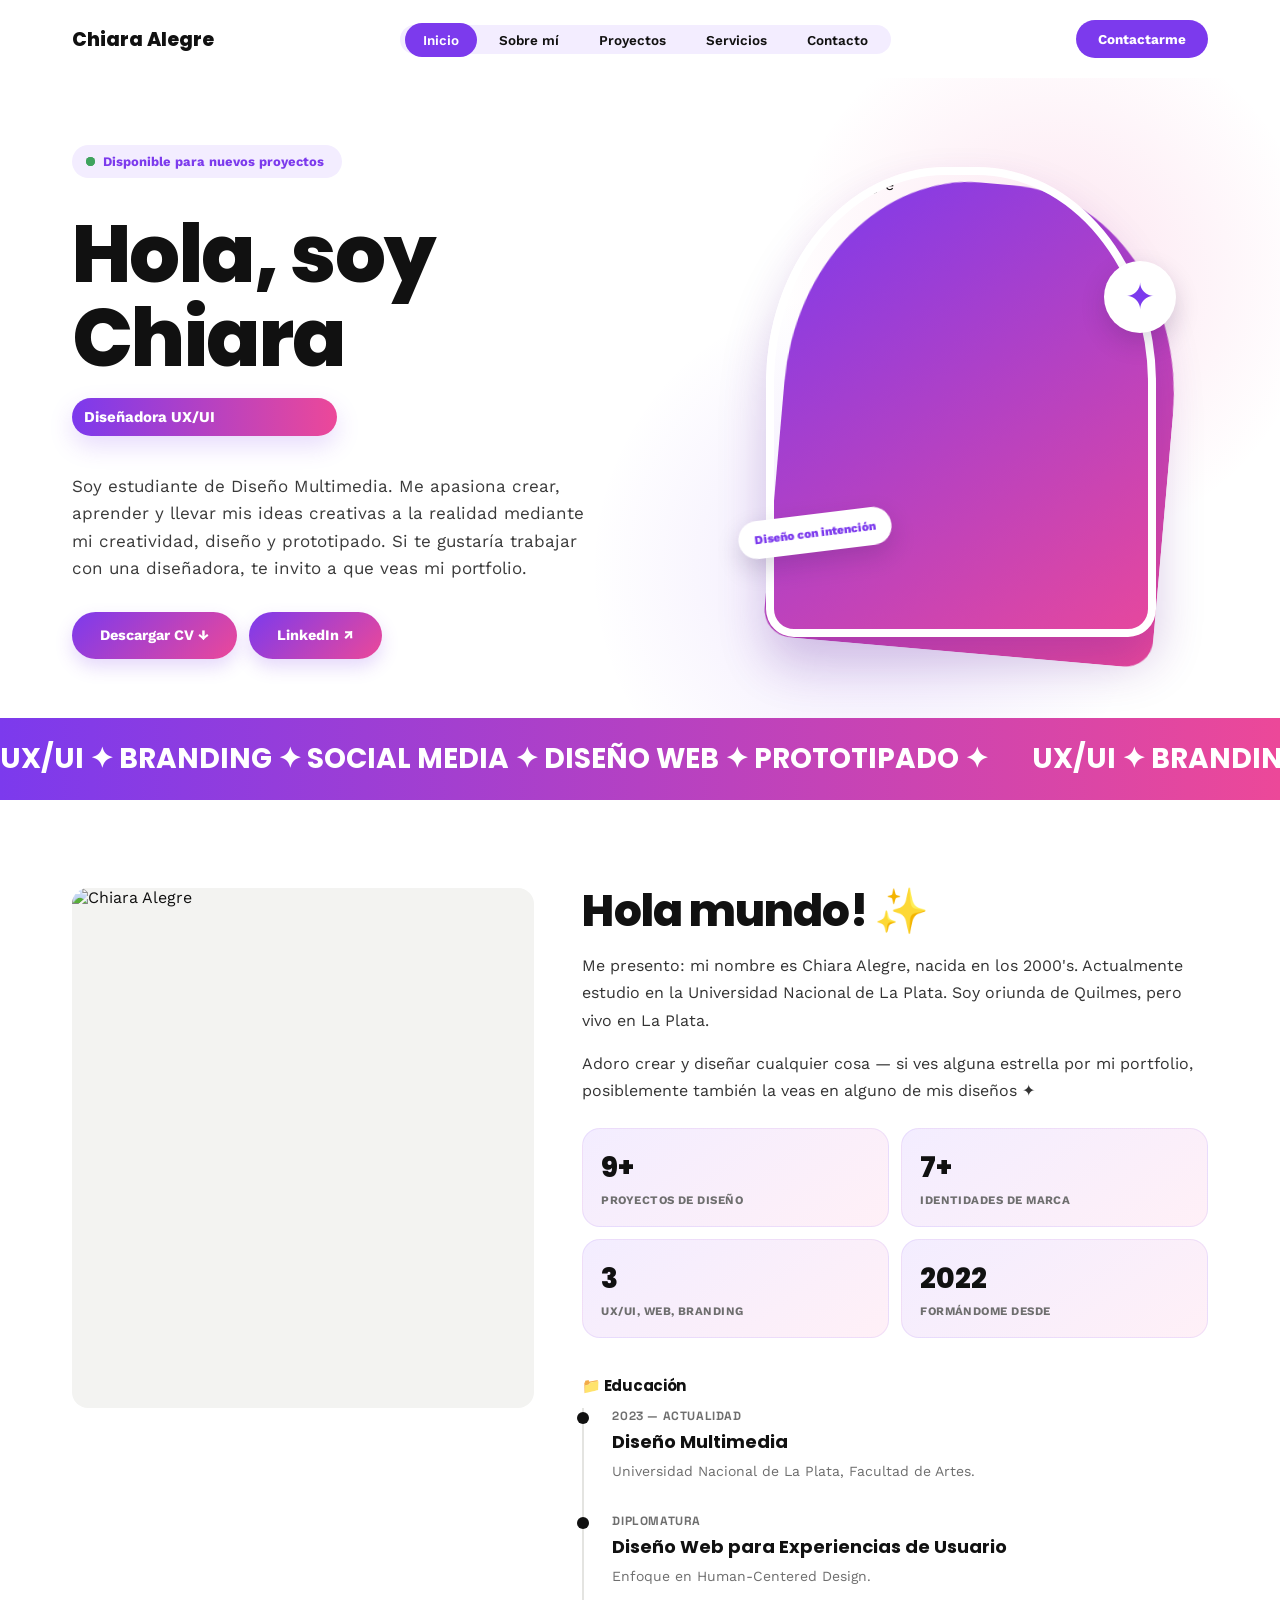
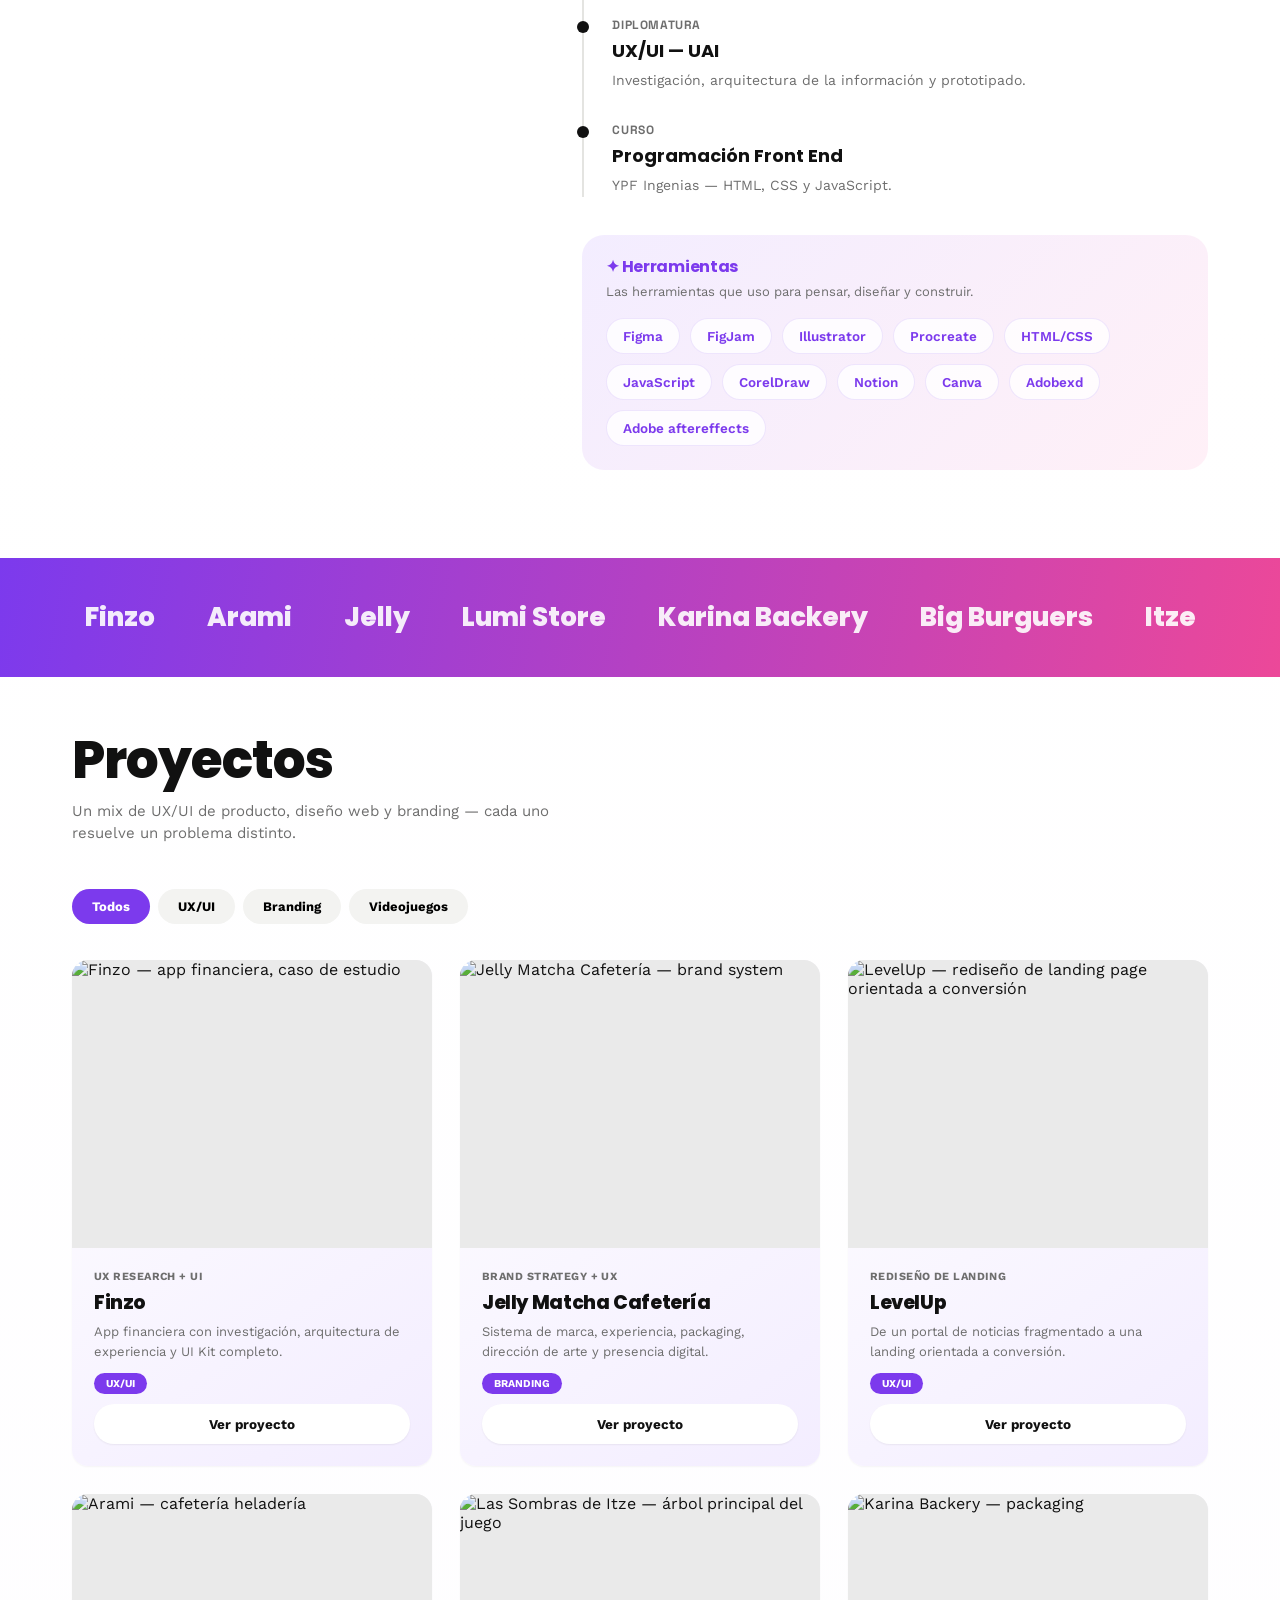
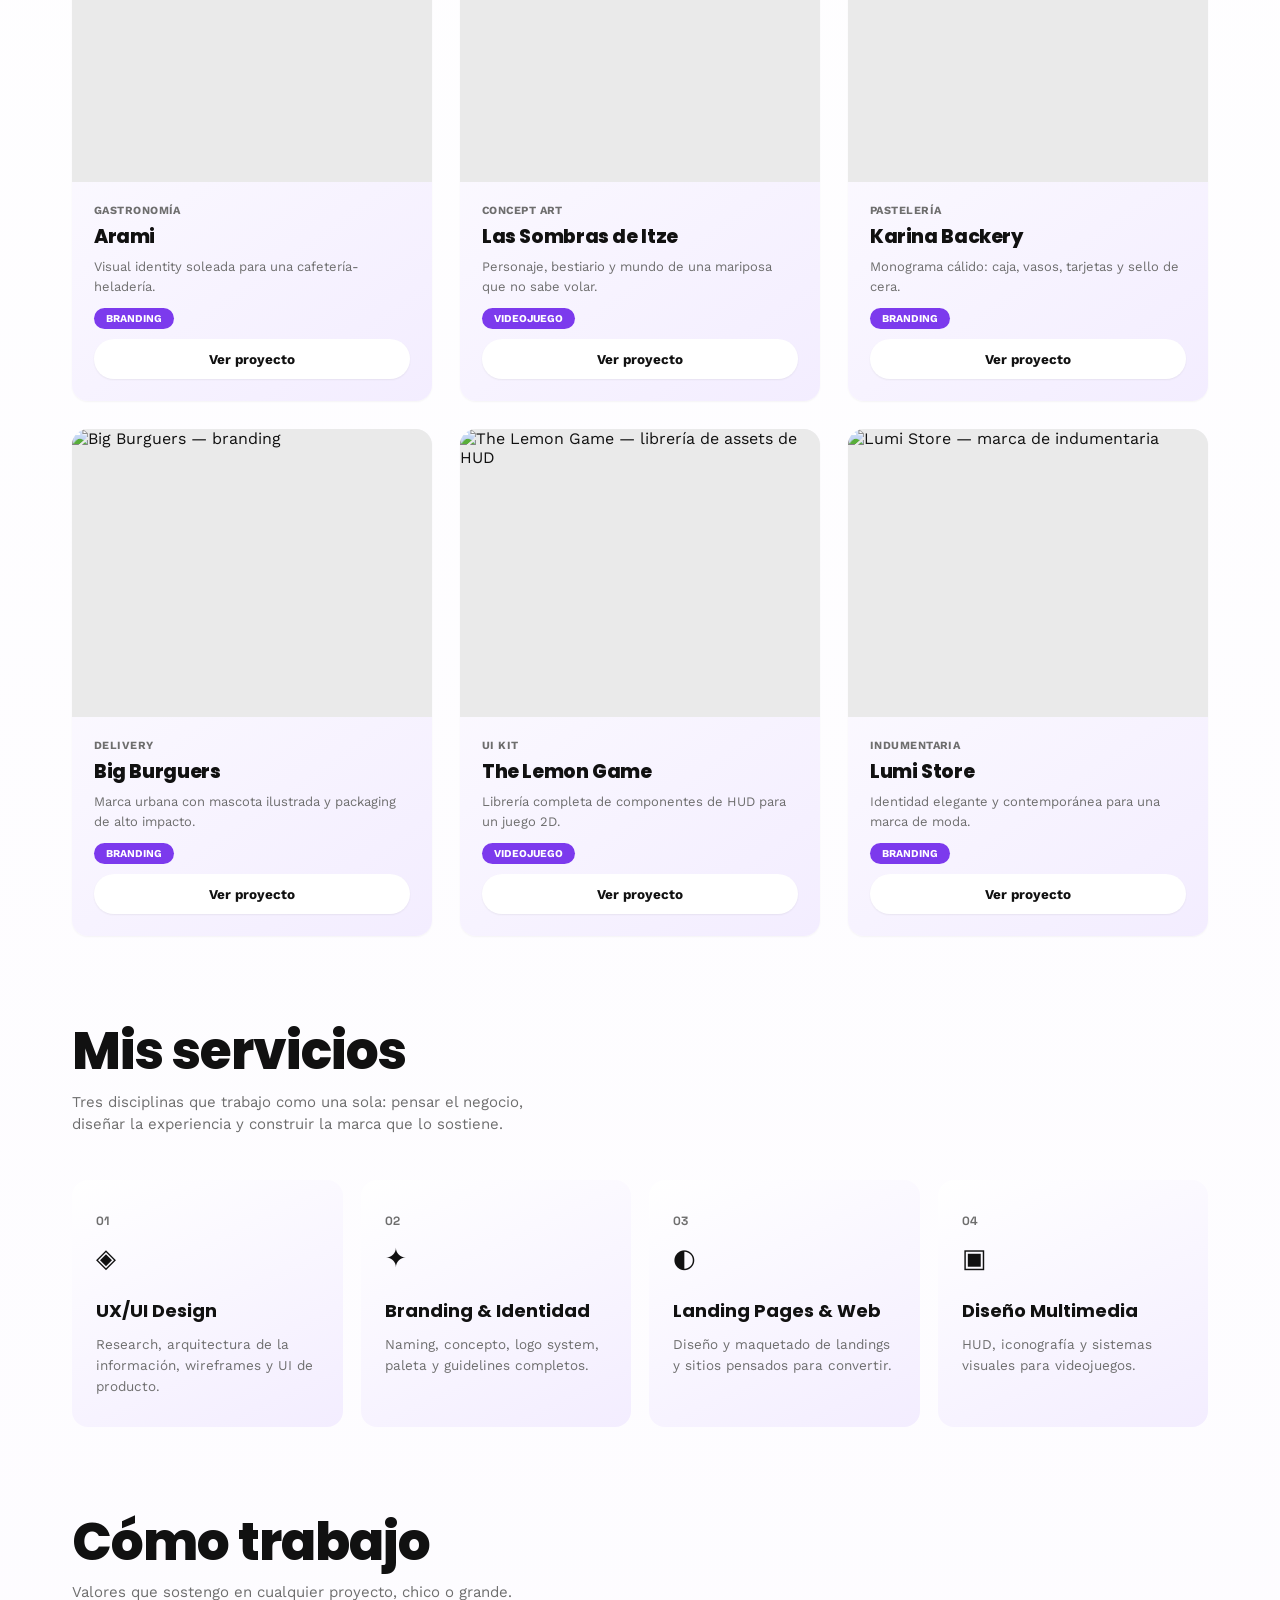
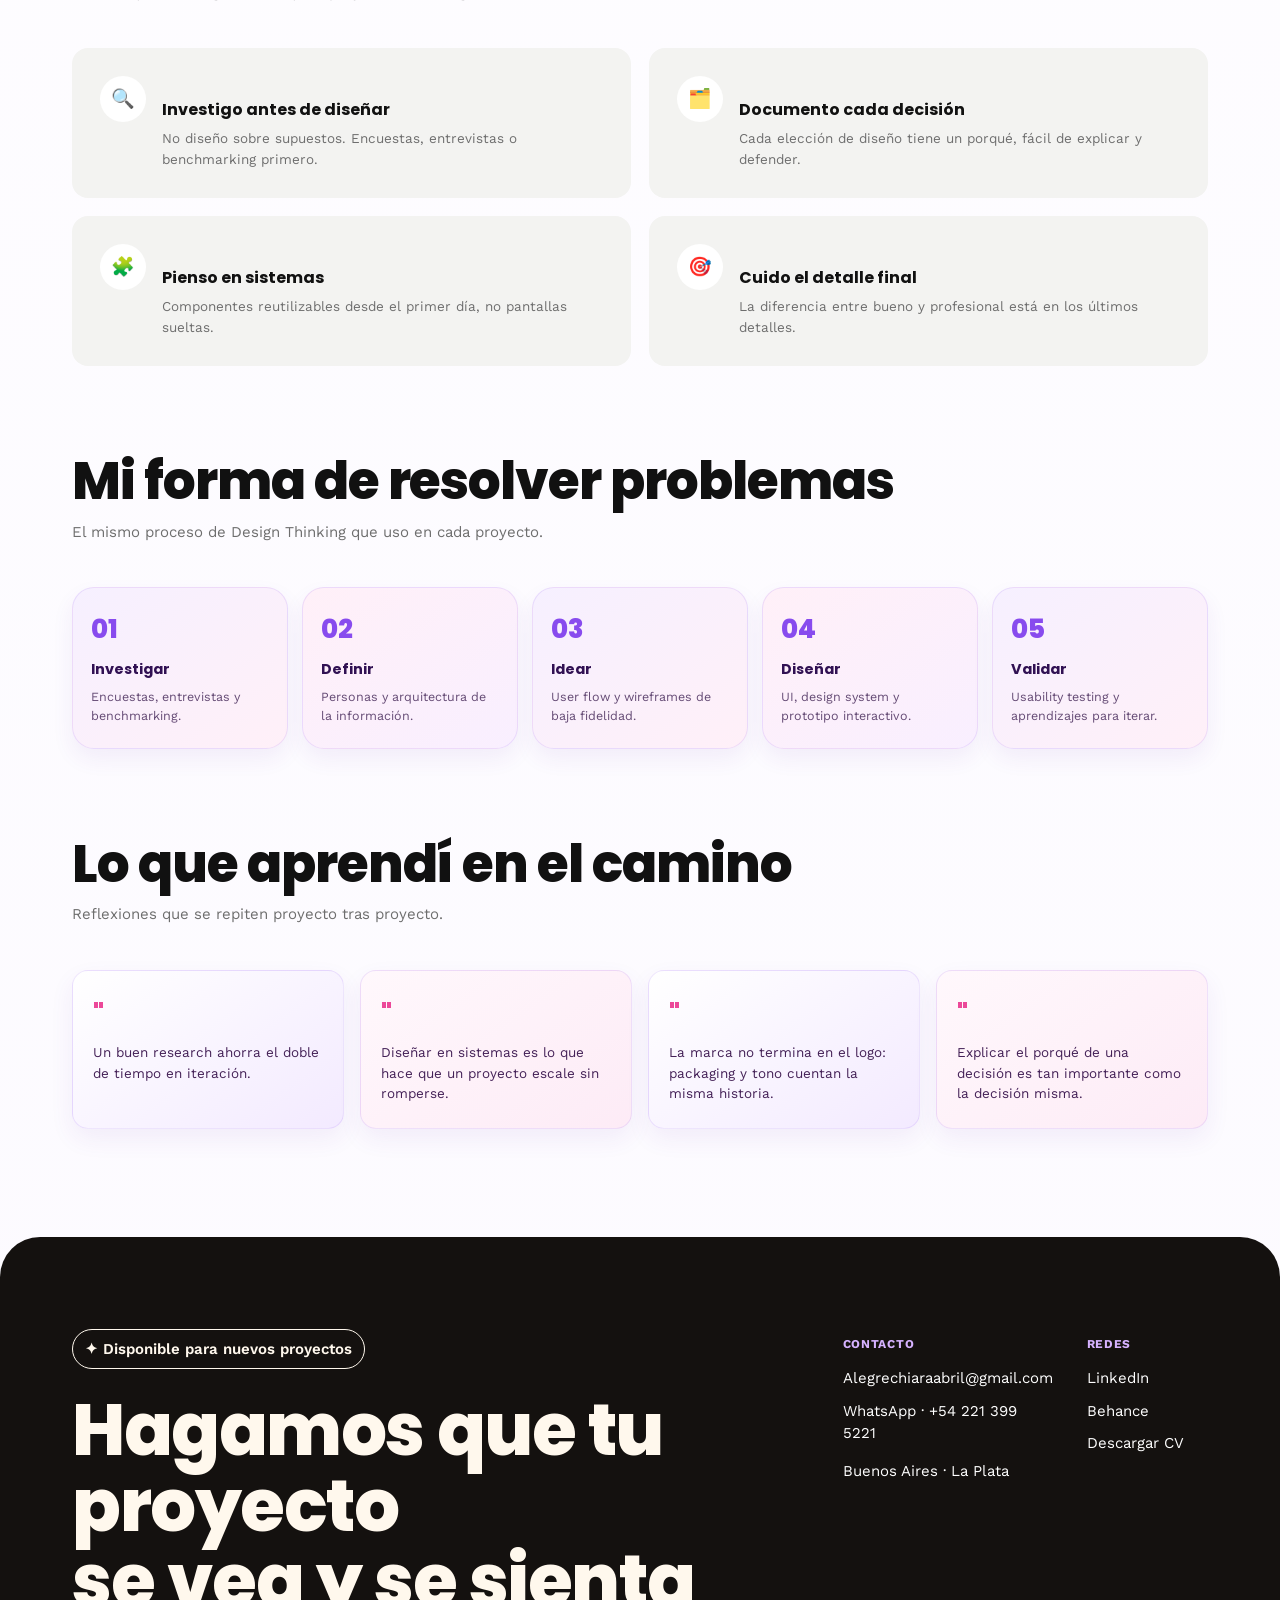
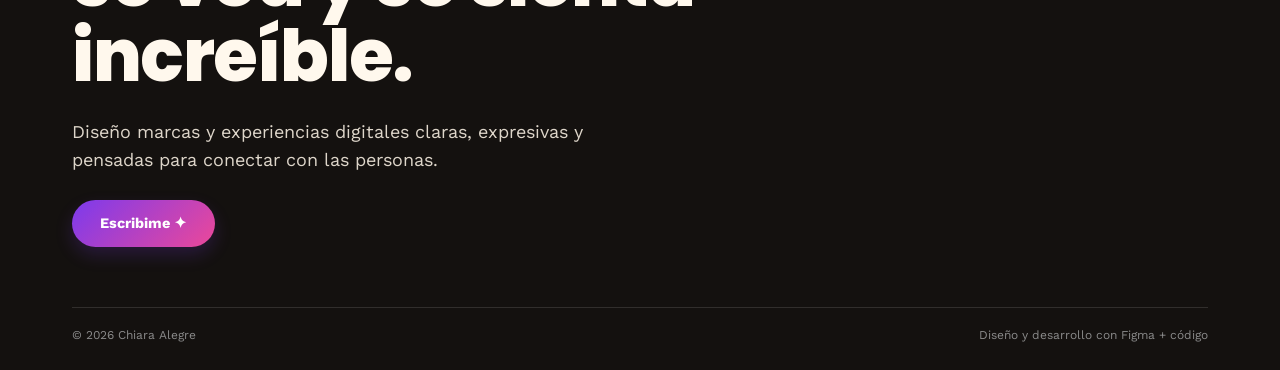
==== index.html @ 16eeb69e "Add files via upload" ====
<!DOCTYPE html>
<html lang="es">
<head>
<meta charset="UTF-8">
<meta name="viewport" content="width=device-width, initial-scale=1.0">
<title>Chiara Alegre — Diseñadora Web · UX/UI · Branding</title>
<link rel="stylesheet" href="styles.css">
</head>
<body>

<div class="cursor-ring" id="cursorRing"></div>
<div class="cursor-dot" id="cursorDot"></div>

<header>
  <div class="navrow">
    <a href="index.html" class="logo">Chiara Alegre</a>
    <nav>
      <ul id="navList">
        <li><a href="#inicio" data-nav="inicio">Inicio</a></li>
        <li><a href="#sobre-mi" data-nav="sobre-mi">Sobre mí</a></li>
        <li><a href="#trabajo" data-nav="trabajo">Proyectos</a></li>
        <li><a href="#servicios" data-nav="servicios">Servicios</a></li>
        <li><a href="#contacto" data-nav="contacto">Contacto</a></li>
      </ul>
    </nav>
    <span class="magnetic"><a class="navcta" href="#contacto">Contactarme</a></span>
  </div>
</header>

<!-- HERO -->
<section class="hero" id="inicio">
  <div class="wrap hero-grid">
    <div>
      <span class="badge-available eyebrow"><span class="ping"></span>Disponible para nuevos proyectos</span>
      <h1 style="margin-top:16px;">Hola, soy<br>Chiara</h1>
      <p class="pill role-swap" style="margin-top:18px;" aria-live="polite"><span class="role-swap-inner" id="roleSwap">Diseñadora UX/UI</span></p>
      <p class="hero-sub">Soy estudiante de Diseño Multimedia. Me apasiona crear, aprender y llevar mis ideas creativas a la realidad mediante mi creatividad, diseño y prototipado. Si te gustaría trabajar con una diseñadora, te invito a que veas mi portfolio.</p>
      <div class="hero-ctas">
        <span class="magnetic"><a href="CV-Chiara-Alegre.pdf" download class="btn primary">Descargar CV ↓</a></span>
        <span class="magnetic"><a href="https://www.linkedin.com/in/chiaraalegre" target="_blank" rel="noopener" class="btn primary">LinkedIn ↗</a></span>
      </div>
    </div>

    <div class="hero-photo-zone" id="heroPhotoZone">
      <div class="hero-photo-card" id="heroPhotoCard">
        <img src="images/chiara-headshot.png" alt="Chiara Alegre">
        <span class="photo-sticker photo-sticker-one">✦</span>
        <span class="photo-sticker photo-sticker-two">Diseño con intención</span>
      </div>
    </div>
  </div>

  <div class="tape">
    <div class="tape-inner">
      <span>UX/UI ✦ BRANDING ✦ SOCIAL MEDIA ✦ DISEÑO WEB ✦ PROTOTIPADO ✦</span>
      <span>UX/UI ✦ BRANDING ✦ SOCIAL MEDIA ✦ DISEÑO WEB ✦ PROTOTIPADO ✦</span>
    </div>
  </div>
</section>

<!-- SOBRE MI -->
<section id="sobre-mi">
  <div class="wrap">
    <div class="about-grid reveal-stagger">
      <div class="card">
        <img src="images/chiara-headshot.png" alt="Chiara Alegre">
      </div>
      <div class="card">
        <h2 style="font-size:clamp(30px,4.4vw,44px); margin-bottom:18px;">Hola mundo! ✨</h2>
        <p>Me presento: mi nombre es Chiara Alegre, nacida en los 2000's. Actualmente estudio en la Universidad Nacional de La Plata. Soy oriunda de Quilmes, pero vivo en La Plata.</p>
        <p>Adoro crear y diseñar cualquier cosa — si ves alguna estrella por mi portfolio, posiblemente también la veas en alguno de mis diseños ✦</p>
        <div class="factgrid">
          <div class="fact"><b>9+</b><span>Proyectos de diseño</span></div>
          <div class="fact"><b>7+</b><span>Identidades de marca</span></div>
          <div class="fact"><b>3</b><span>UX/UI, Web, Branding</span></div>
          <div class="fact"><b>2022</b><span>Formándome desde</span></div>
        </div>

        <h3 style="margin-top:40px; font-size:15px;">📁 Educación</h3>
        <div class="timeline">
          <div class="tl-item">
            <div class="yr">2023 — Actualidad</div>
            <h4>Diseño Multimedia</h4>
            <p>Universidad Nacional de La Plata, Facultad de Artes.</p>
          </div>
          <div class="tl-item">
            <div class="yr">Diplomatura</div>
            <h4>Diseño Web para Experiencias de Usuario</h4>
            <p>Enfoque en Human-Centered Design.</p>
          </div>
          <div class="tl-item">
            <div class="yr">Diplomatura</div>
            <h4>UX/UI — UAI</h4>
            <p>Investigación, arquitectura de la información y prototipado.</p>
          </div>
          <div class="tl-item">
            <div class="yr">Curso</div>
            <h4>Programación Front End</h4>
            <p>YPF Ingenias — HTML, CSS y JavaScript.</p>
          </div>
        </div>
        <div class="skills-inline">
          <h3>✦ Herramientas</h3>
          <p>Las herramientas que uso para pensar, diseñar y construir.</p>
          <ul class="skill-list">
            <li>Figma</li><li>FigJam</li><li>Illustrator</li><li>Procreate</li><li>HTML/CSS</li><li>JavaScript</li><li>CorelDraw</li><li>Notion</li><li>Canva</li><li>Adobexd</li><li>Adobe aftereffects</li><ul
        </div>
      </div>
    </div>
  </div>
        </div>
</section>

<!-- LOGOFOLIO -->
<div class="logofolio-band reveal">
  <div class="wrap">
    <div class="logofolio">
      <span class="logofolio-item">Finzo</span>
      <span class="logofolio-item">Arami</span>
      <span class="logofolio-item">Jelly</span>
      <span class="logofolio-item">Lumi Store</span>
      <span class="logofolio-item">Karina Backery</span>
      <span class="logofolio-item">Big Burguers</span>
      <span class="logofolio-item">Itze</span>
    </div>
  </div>
</div>

<!-- PROYECTOS -->
<section id="trabajo" style="padding-top:0;">
  <div class="wrap">
    <div class="section-head reveal">
      <h2>Proyectos</h2>
      <p class="section-tag">Un mix de UX/UI de producto, diseño web y branding — cada uno resuelve un problema distinto.</p>
    </div>

    <div class="filter-row reveal" id="filterRow">
      <button class="filter-btn active" data-filter="todos">Todos</button>
      <button class="filter-btn" data-filter="uxui">UX/UI</button>
      <button class="filter-btn" data-filter="branding">Branding</button>
      <button class="filter-btn" data-filter="videojuegos">Videojuegos</button>
    </div>

    <div class="bento-grid" id="caseGrid">

      <a href="fynzo.html" class="bento-card" data-cat="uxui">
        <div class="bc-imgwrap"><img class="bc-img" src="images/finzo-hero-single.png" alt="Finzo — app financiera, caso de estudio"></div>
        <div class="bc-body">
          <div class="bc-kicker">UX Research + UI</div>
          <h3 class="bc-title">Finzo</h3>
          <p class="bc-desc">App financiera con investigación, arquitectura de experiencia y UI Kit completo.</p>
          <div class="bc-tags"><span>UX/UI</span></div>
          <div class="bc-cta">Ver proyecto</div>
        </div>
      </a>

      <a href="jelly.html" class="bento-card" data-cat="branding">
        <div class="bc-imgwrap"><img class="bc-img" src="images/jelly-brandboard.png" alt="Jelly Matcha Cafetería — brand system" style="object-position:center;"></div>
        <div class="bc-body">
          <div class="bc-kicker">Brand Strategy + UX</div>
          <h3 class="bc-title">Jelly Matcha Cafetería</h3>
          <p class="bc-desc">Sistema de marca, experiencia, packaging, dirección de arte y presencia digital.</p>
          <div class="bc-tags"><span>Branding</span><span>UX/UI</span></div>
          <div class="bc-cta">Ver proyecto</div>
        </div>
      </a>

      <a href="levelup.html" class="bento-card" data-cat="uxui">
        <div class="bc-imgwrap"><img class="bc-img" src="images/levelup-hero-crop.png" alt="LevelUp — rediseño de landing page orientada a conversión"></div>
        <div class="bc-body">
          <div class="bc-kicker">Rediseño de landing</div>
          <h3 class="bc-title">LevelUp</h3>
          <p class="bc-desc">De un portal de noticias fragmentado a una landing orientada a conversión.</p>
          <div class="bc-tags"><span>UX/UI</span></div>
          <div class="bc-cta">Ver proyecto</div>
        </div>
      </a>

      <a href="arami.html" class="bento-card" data-cat="branding">
        <div class="bc-imgwrap"><img class="bc-img" src="images/arami-guide.png" alt="Arami — cafetería heladería" style="object-position:top;"></div>
        <div class="bc-body">
          <div class="bc-kicker">Gastronomía</div>
          <h3 class="bc-title">Arami</h3>
          <p class="bc-desc">Visual identity soleada para una cafetería-heladería.</p>
          <div class="bc-tags"><span>Branding</span></div>
          <div class="bc-cta">Ver proyecto</div>
        </div>
      </a>

      <a href="itze.html" class="bento-card" data-cat="branding videojuegos">
        <div class="bc-imgwrap"><img class="bc-img" src="images/itze-scene-tree.jpg" alt="Las Sombras de Itze — árbol principal del juego"></div>
        <div class="bc-body">
          <div class="bc-kicker">Concept Art</div>
          <h3 class="bc-title">Las Sombras de Itze</h3>
          <p class="bc-desc">Personaje, bestiario y mundo de una mariposa que no sabe volar.</p>
          <div class="bc-tags"><span>Videojuego</span></div>
          <div class="bc-cta">Ver proyecto</div>
        </div>
      </a>

      <a href="karina-backery.html" class="bento-card" data-cat="branding">
        <div class="bc-imgwrap"><img class="bc-img" src="images/karina-box.png" alt="Karina Backery — packaging"></div>
        <div class="bc-body">
          <div class="bc-kicker">Pastelería</div>
          <h3 class="bc-title">Karina Backery</h3>
          <p class="bc-desc">Monograma cálido: caja, vasos, tarjetas y sello de cera.</p>
          <div class="bc-tags"><span>Branding</span></div>
          <div class="bc-cta">Ver proyecto</div>
        </div>
      </a>

      <a href="big-burguers.html" class="bento-card" data-cat="branding">
        <div class="bc-imgwrap"><img class="bc-img" src="images/bigburguers.png" alt="Big Burguers — branding" style="object-position:top;"></div>
        <div class="bc-body">
          <div class="bc-kicker">Delivery</div>
          <h3 class="bc-title">Big Burguers</h3>
          <p class="bc-desc">Marca urbana con mascota ilustrada y packaging de alto impacto.</p>
          <div class="bc-tags"><span>Branding</span></div>
          <div class="bc-cta">Ver proyecto</div>
        </div>
      </a>

      <a href="lemon-game.html" class="bento-card" data-cat="videojuegos">
        <div class="bc-imgwrap"><img class="bc-img" src="images/lemongame-hud.png" alt="The Lemon Game — librería de assets de HUD"></div>
        <div class="bc-body">
          <div class="bc-kicker">UI Kit</div>
          <h3 class="bc-title">The Lemon Game</h3>
          <p class="bc-desc">Librería completa de componentes de HUD para un juego 2D.</p>
          <div class="bc-tags"><span>Videojuego</span></div>
          <div class="bc-cta">Ver proyecto</div>
        </div>
      </a>

      <a href="lumi-store.html" class="bento-card" data-cat="branding">
        <div class="bc-imgwrap"><img class="bc-img" src="images/lumi-thumb.png" alt="Lumi Store — marca de indumentaria"></div>
        <div class="bc-body">
          <div class="bc-kicker">Indumentaria</div>
          <h3 class="bc-title">Lumi Store</h3>
          <p class="bc-desc">Identidad elegante y contemporánea para una marca de moda.</p>
          <div class="bc-tags"><span>Branding</span></div>
          <div class="bc-cta">Ver proyecto</div>
        </div>
      </a>

    </div>

    <p id="emptyMsg" style="display:none; text-align:center; padding:40px 0; font-weight:700; color:var(--gray-text);">No hay proyectos en esta categoría todavía ✦</p>
  </div>
</section>

<!-- SERVICIOS -->
<section id="servicios" style="padding-top:0;">
  <div class="wrap">
    <div class="section-head reveal">
      <h2>Mis servicios</h2>
      <p class="section-tag">Tres disciplinas que trabajo como una sola: pensar el negocio, diseñar la experiencia y construir la marca que lo sostiene.</p>
    </div>
    <div class="services-grid reveal-stagger">
      <div class="service-card">
        <span class="sv-num">01</span>
        <span class="sv-icon">◈</span>
        <h4>UX/UI Design</h4>
        <p>Research, arquitectura de la información, wireframes y UI de producto.</p>
      </div>
      <div class="service-card">
        <span class="sv-num">02</span>
        <span class="sv-icon">✦</span>
        <h4>Branding &amp; Identidad</h4>
        <p>Naming, concepto, logo system, paleta y guidelines completos.</p>
      </div>
      <div class="service-card">
        <span class="sv-num">03</span>
        <span class="sv-icon">◐</span>
        <h4>Landing Pages &amp; Web</h4>
        <p>Diseño y maquetado de landings y sitios pensados para convertir.</p>
      </div>
      <div class="service-card">
        <span class="sv-num">04</span>
        <span class="sv-icon">▣</span>
        <h4>Diseño Multimedia</h4>
        <p>HUD, iconografía y sistemas visuales para videojuegos.</p>
      </div>
    </div>
  </div>
</section>

<!-- COMO TRABAJO -->
<section id="modos-de-trabajo" style="padding-top:0;">
  <div class="wrap">
    <div class="section-head reveal">
      <h2>Cómo trabajo</h2>
      <p class="section-tag">Valores que sostengo en cualquier proyecto, chico o grande.</p>
    </div>
    <div class="work-modes reveal-stagger">
      <div class="wm-card">
        <div class="wm-ico">🔍</div>
        <div><h4>Investigo antes de diseñar</h4><p>No diseño sobre supuestos. Encuestas, entrevistas o benchmarking primero.</p></div>
      </div>
      <div class="wm-card">
        <div class="wm-ico">🗂️</div>
        <div><h4>Documento cada decisión</h4><p>Cada elección de diseño tiene un porqué, fácil de explicar y defender.</p></div>
      </div>
      <div class="wm-card">
        <div class="wm-ico">🧩</div>
        <div><h4>Pienso en sistemas</h4><p>Componentes reutilizables desde el primer día, no pantallas sueltas.</p></div>
      </div>
      <div class="wm-card">
        <div class="wm-ico">🎯</div>
        <div><h4>Cuido el detalle final</h4><p>La diferencia entre bueno y profesional está en los últimos detalles.</p></div>
      </div>
    </div>
  </div>
</section>

<!-- PROCESO -->
<section id="proceso" style="padding-top:0;">
  <div class="wrap">
    <div class="section-head reveal">
      <h2>Mi forma de resolver problemas</h2>
      <p class="section-tag">El mismo proceso de Design Thinking que uso en cada proyecto.</p>
    </div>
    <div class="process reveal-stagger">
      <div class="proc-step"><div class="num">01</div><h4>Investigar</h4><p>Encuestas, entrevistas y benchmarking.</p></div>
      <div class="proc-step"><div class="num">02</div><h4>Definir</h4><p>Personas y arquitectura de la información.</p></div>
      <div class="proc-step"><div class="num">03</div><h4>Idear</h4><p>User flow y wireframes de baja fidelidad.</p></div>
      <div class="proc-step"><div class="num">04</div><h4>Diseñar</h4><p>UI, design system y prototipo interactivo.</p></div>
      <div class="proc-step"><div class="num">05</div><h4>Validar</h4><p>Usability testing y aprendizajes para iterar.</p></div>
    </div>
  </div>
</section>

<!-- APRENDIZAJES -->
<section id="aprendizajes" style="padding-top:0;">
  <div class="wrap">
    <div class="section-head reveal">
      <h2>Lo que aprendí en el camino</h2>
      <p class="section-tag">Reflexiones que se repiten proyecto tras proyecto.</p>
    </div>
    <div class="learn-grid reveal-stagger">
      <div class="learn-card"><div class="lc-mark">"</div><p>Un buen research ahorra el doble de tiempo en iteración.</p></div>
      <div class="learn-card"><div class="lc-mark">"</div><p>Diseñar en sistemas es lo que hace que un proyecto escale sin romperse.</p></div>
      <div class="learn-card"><div class="lc-mark">"</div><p>La marca no termina en el logo: packaging y tono cuentan la misma historia.</p></div>
      <div class="learn-card"><div class="lc-mark">"</div><p>Explicar el porqué de una decisión es tan importante como la decisión misma.</p></div>
    </div>
  </div>
</section>

<!-- CONTACT -->
<footer id="contacto">
  <div class="wrap">
    <div class="foot-grid reveal">
      <div class="foot-intro">
        <span class="pill">✦ Disponible para nuevos proyectos</span>
        <h2>Hagamos que tu proyecto<br>se vea y se sienta increíble.</h2>
        <p>Diseño marcas y experiencias digitales claras, expresivas y pensadas para conectar con las personas.</p>
        <span class="magnetic"><a href="mailto:Alegrechiaraabril@gmail.com" class="btn primary">Escribime ✦</a></span>
      </div>
      <div class="foot-details">
        <div class="foot-col">
        <h5>Contacto</h5>
        <a href="mailto:Alegrechiaraabril@gmail.com">Alegrechiaraabril@gmail.com</a>
        <a href="https://wa.me/542213995221?text=Hola%20Chiara%2C%20quiero%20consultarte%20por%20un%20proyecto." target="_blank" rel="noopener">WhatsApp · +54 221 399 5221</a>
        <p>Buenos Aires · La Plata</p>
        </div>
        <div class="foot-col">
        <h5>Redes</h5>
        <a href="https://www.linkedin.com/in/chiaraalegre" target="_blank" rel="noopener">LinkedIn</a>
        <a href="https://www.behance.net/chiaraalegre0" target="_blank" rel="noopener">Behance</a>
        <a href="CV-Chiara-Alegre.pdf" download>Descargar CV</a>
        </div>
      </div>
    </div>

    <div class="foot-bottom">
      <span>© 2026 Chiara Alegre</span>
      <span>Diseño y desarrollo con Figma + código</span>
    </div>
  </div>
</footer>

<script>
  /* ---------- Filter ---------- */
  const filterBtns = document.querySelectorAll('.filter-btn');
  const items = document.querySelectorAll('.bento-card[data-cat]');
  const emptyMsg = document.getElementById('emptyMsg');
  filterBtns.forEach(btn => {
    btn.addEventListener('click', () => {
      filterBtns.forEach(b => b.classList.remove('active'));
      btn.classList.add('active');
      const filter = btn.dataset.filter;
      let visibleCount = 0;
      items.forEach(item => {
        const cats = item.dataset.cat.split(' ');
        const show = filter === 'todos' || cats.includes(filter);
        item.classList.toggle('hidden', !show);
        if (show) visibleCount++;
      });
      emptyMsg.style.display = visibleCount === 0 ? 'block' : 'none';
    });
  });

  /* ---------- Scroll reveal ---------- */
  const revealEls = document.querySelectorAll('.reveal, .reveal-stagger');
  const io = new IntersectionObserver((entries) => {
    entries.forEach(entry => {
      if (entry.isIntersecting) { entry.target.classList.add('in'); io.unobserve(entry.target); }
    });
  }, { threshold: 0.15 });
  revealEls.forEach(el => io.observe(el));

  /* ---------- Magnetic buttons ---------- */
  document.querySelectorAll('.magnetic').forEach(wrap => {
    const btn = wrap.querySelector('.btn, .navcta');
    if (!btn) return;
    wrap.addEventListener('mousemove', (e) => {
      const r = wrap.getBoundingClientRect();
      const x = e.clientX - r.left - r.width / 2;
      const y = e.clientY - r.top - r.height / 2;
      btn.style.transform = `translate(${x * 0.2}px, ${y * 0.3}px)`;
    });
    wrap.addEventListener('mouseleave', () => { btn.style.transform = ''; });
  });

  /* ---------- Custom cursor ---------- */
  const cursorDot = document.getElementById('cursorDot');
  const cursorRing = document.getElementById('cursorRing');
  let ringX = 0, ringY = 0, mouseX = 0, mouseY = 0, cursorActive = false;
  window.addEventListener('mousemove', (e) => {
    mouseX = e.clientX; mouseY = e.clientY;
    if (!cursorActive) { cursorActive = true; cursorDot.classList.add('show'); cursorRing.classList.add('show'); }
    cursorDot.style.left = mouseX + 'px'; cursorDot.style.top = mouseY + 'px';
  });
  function animateRing() {
    ringX += (mouseX - ringX) * 0.18; ringY += (mouseY - ringY) * 0.18;
    cursorRing.style.left = ringX + 'px'; cursorRing.style.top = ringY + 'px';
    requestAnimationFrame(animateRing);
  }
  animateRing();
  document.querySelectorAll('a, button, .bento-card').forEach(el => {
    el.addEventListener('mouseenter', () => cursorRing.classList.add('big'));
    el.addEventListener('mouseleave', () => cursorRing.classList.remove('big'));
  });

  /* ---------- Scroll-spy nav ---------- */
  const navLinks = document.querySelectorAll('#navList a[data-nav]');
  const navSections = ['inicio','sobre-mi','trabajo','servicios','contacto'].map(id => document.getElementById(id)).filter(Boolean);
  function updateActiveNav() {
    const headerOffset = 120;
    let active = navSections[0]?.id;
    navSections.forEach(section => {
      if (section.getBoundingClientRect().top <= headerOffset) active = section.id;
    });
    navLinks.forEach(link => link.classList.toggle('navActive', link.dataset.nav === active));
  }
  window.addEventListener('scroll', updateActiveNav, { passive: true });
  window.addEventListener('load', updateActiveNav);
  updateActiveNav();

  /* ---------- Typing role ---------- */
  (function () {
    const role = document.getElementById('roleSwap');
    if (!role || window.matchMedia('(prefers-reduced-motion: reduce)').matches) return;
    const roles = ['Diseñadora UX/UI', 'Diseñadora web', 'Diseñadora de interfaces', 'Diseñadora digital', 'Diseñadora visual'];
    let index = 0;
    function typeRole() {
      const word = roles[index];
      let letter = 0;
      role.textContent = '';
      const typing = window.setInterval(() => {
        role.textContent += word[letter++];
        if (letter === word.length) {
          window.clearInterval(typing);
          window.setTimeout(() => { index = (index + 1) % roles.length; typeRole(); }, 1800);
        }
      }, 65);
    }
    window.setTimeout(typeRole, 700);
  })();

  /* ---------- Interactive hero photo ---------- */
  (function () {
    const zone = document.getElementById('heroPhotoZone');
    const card = document.getElementById('heroPhotoCard');
    if (!zone || !card || window.matchMedia('(hover: none)').matches) return;
    zone.addEventListener('pointermove', (event) => {
      const box = zone.getBoundingClientRect();
      const x = (event.clientX - box.left) / box.width - .5;
      const y = (event.clientY - box.top) / box.height - .5;
      card.style.transform = `rotateY(${x * 12}deg) rotateX(${y * -10}deg) translateY(-4px)`;
    });
    zone.addEventListener('pointerleave', () => { card.style.transform = ''; });
  })();
</script>

</body>
</html>
---- styles.css ----
@import url('https://fonts.googleapis.com/css2?family=DM+Sans:wght@400;500;600;700&family=Manrope:wght@400;500;600;700;800&display=swap');
@import url('https://fonts.googleapis.com/css2?family=Poppins:wght@500;600;700;800;900&family=Space+Grotesk:wght@400;500;600;700&family=Work+Sans:ital,wght@0,400;0,500;0,600;0,700;0,800;1,500&display=swap');

:root{
  --ink:#111111;
  --paper:#FFFFFF;
  --gray-bg:#EAEAEA;
  --gray-bg-2:#F3F3F1;
  --gray-text:#6E6E6E;
  --gray-line:#E4E4E1;
  --black-band:#111111;
  --coral:#E4573D;
  --sage:#3FA35E;
  --lavender:#6C4CE0;
  --violet:#7C3AED;
  --pink:#EC4899;
  --lilac:#F3EDFF;
  --rose:#FFF0F7;
  --butter:#F5EFC7;
  --radius:16px;
}
*{box-sizing:border-box;}
html{scroll-behavior:smooth;}
body{
  margin:0;
  background:linear-gradient(180deg, #fff 0%, #fff 28%, #fcfaff 100%);
  color:var(--ink);
  font-family:'Work Sans', sans-serif;
  -webkit-font-smoothing:antialiased;
}
h1,h2,h3, .display{
  font-family:'Poppins', sans-serif;
  font-weight:800;
  letter-spacing:-0.02em;
  line-height:1.05;
  margin:0;
  text-transform:none;
}
.mono{font-family:'Space Grotesk',monospace; letter-spacing:0.02em;}
a{color:inherit;}
img{max-width:100%; display:block;}
.wrap{max-width:1200px; margin:0 auto; padding:0 32px;}

.dots{display:inline-flex; gap:7px; align-items:center;}
.dot{width:11px;height:11px;border-radius:50%; display:inline-block; border:2px solid var(--ink);}
.dot.r{background:var(--coral);}
.dot.g{background:var(--sage);}
.dot.p{background:var(--lavender);}

/* ===== NAV ===== */
header{
  position:sticky; top:0; z-index:50;
  background:rgba(255,255,255,0.85);
  backdrop-filter:blur(10px);
}
.navrow{display:flex; align-items:center; justify-content:space-between; padding:20px 32px; max-width:1200px; margin:0 auto;}
.logo{display:flex; align-items:center; gap:6px; font-family:'Poppins'; font-weight:800; font-size:19px; text-decoration:none; color:var(--ink);}
.logo .dots{display:none;}
nav ul{list-style:none; display:flex; gap:4px; margin:0; padding:0; background:var(--lilac); border-radius:100px; padding:5px;}
nav a{text-decoration:none; font-weight:600; font-size:13.5px; padding:9px 18px; border-radius:100px; transition:background .2s ease, color .2s ease;}
nav a:hover{background:rgba(0,0,0,.05);}
nav a.navActive{background:var(--violet); color:var(--paper);}
.navcta{
  border:none; background:var(--violet); color:var(--paper);
  padding:11px 22px; border-radius:100px; font-weight:700; font-size:13.5px;
  text-decoration:none; transition:background .2s ease, transform .15s ease;
}
.navcta:hover{background:var(--pink);}

/* ===== pills / buttons ===== */
.pill{
  display:inline-flex; align-items:center; gap:8px;
  border:none; border-radius:100px;
  padding:10px 12px; font-size:15px; font-weight:600;
  background:var(--gray-bg); color:var(--gray-text);
}
.pill.butter{background:var(--gray-bg); color:var(--gray-text);}
.pill.sage{background:var(--gray-bg-2);}
.pill.lav{background:var(--ink); color:var(--paper);}
.pill.coral{background:var(--ink); color:var(--paper);}

.btn{
  border:none; padding:15px 28px; border-radius:100px;
  font-weight:700; text-decoration:none; font-size:14.5px;
  display:inline-flex; align-items:center; gap:8px; cursor:pointer; transition:background .2s ease, color .2s ease, transform .15s ease;
  background:var(--gray-bg); color:var(--ink);
}
.btn.primary{background:linear-gradient(135deg, var(--violet), var(--pink)); color:var(--paper); box-shadow:0 8px 18px rgba(124,58,237,.2);}
.btn.primary:hover{background:linear-gradient(135deg, var(--pink), var(--violet));}
.btn.ghost{background:var(--paper); border:2px solid var(--ink);}
.btn.ghost:hover{background:var(--ink); color:var(--paper);}
.btn.sm{padding:11px 20px; font-size:13px;}

/* ===== HERO ===== */
.hero{padding:64px 0 0; background:radial-gradient(circle at 82% 28%, rgba(236,72,153,.15), transparent 23%), radial-gradient(circle at 68% 68%, rgba(124,58,237,.12), transparent 28%);}
.hero-grid{display:grid; grid-template-columns:1.1fr 0.9fr; gap:40px; align-items:center;}
.eyebrow{margin-bottom:18px;}
.hero h1{font-size:clamp(46px,6.4vw,80px);}
.hero h1 .accent{color:var(--gray-text);}
.hero-sub{
  font-size:17px; max-width:520px; margin:22px 0 30px; line-height:1.6; color:#3a3a3a; font-weight:400;
}
.hero-ctas{display:flex; gap:12px; flex-wrap:wrap;}

.hero-photo-zone{height:520px; display:grid; place-items:center; perspective:1000px;}
.hero-photo-card{position:relative; width:min(390px,86%); height:470px; border-radius:46% 46% 28px 28px; overflow:visible; transform-style:preserve-3d; transition:transform .2s ease; will-change:transform;}
.hero-photo-card::before{content:""; position:absolute; inset:16px -16px -16px 16px; border-radius:inherit; background:linear-gradient(140deg,var(--violet),var(--pink)); z-index:-1; transform:rotate(5deg);}
.hero-photo-card img{width:100%; height:100%; object-fit:cover; object-position:top; border-radius:inherit; border:8px solid #fff; box-shadow:0 28px 48px rgba(92,31,151,.24);}
.photo-sticker{position:absolute; display:grid; place-items:center; background:#fff; color:var(--violet); box-shadow:0 10px 24px rgba(40,20,70,.18);}
.photo-sticker-one{width:72px; height:72px; border-radius:50%; right:-20px; top:20%; font-size:36px; animation:float 3.2s ease-in-out infinite;}
.photo-sticker-two{padding:12px 16px; border-radius:100px; left:-28px; bottom:18%; font-size:12px; font-weight:800; transform:rotate(-7deg);}
@keyframes float{50%{transform:translateY(-13px) rotate(10deg);}}

.photo-card{display:none;}
.spark{position:absolute; color:#fff; font-size:30px;}
.spark.s1{top:22%; right:6%;}
.spark.s2{bottom:14%; left:4%; font-size:22px;}

.badge-available{
  display:inline-flex; align-items:center; gap:8px; border:none; border-radius:100px;
  padding:9px 18px 9px 14px; font-size:13px; font-weight:700;
  background:var(--lilac); color:var(--violet);
}
.badge-available .ping{position:relative; width:9px; height:9px; border-radius:50%; background:var(--sage); flex-shrink:0;}
.badge-available .ping::after{
  content:""; position:absolute; inset:0; border-radius:50%; background:var(--sage);
  animation:ping 1.8s cubic-bezier(0,0,.2,1) infinite;
}
@keyframes ping{ 0%{transform:scale(1); opacity:.7;} 100%{transform:scale(2.6); opacity:0;} }
.role-swap{background:linear-gradient(90deg, var(--violet), var(--pink)); color:#fff; min-width:265px; border:0; box-shadow:0 10px 24px rgba(124,58,237,.18);}
.role-swap-inner{display:inline-block; min-height:1.2em; font-weight:700;}

/* ===== TAPE (black band with stars) ===== */
.tape{
  margin-top:56px; background:linear-gradient(90deg, var(--violet), var(--pink)); color:var(--paper); overflow:hidden; padding:20px 0;
  width:100vw; position:relative; left:50%; right:50%; margin-left:-50vw; margin-right:-50vw;
}
.tape-inner{display:flex; gap:44px; white-space:nowrap; animation:scroll 24s linear infinite; width:max-content;}
.tape span{font-family:'Poppins'; font-weight:700; font-size:clamp(18px,2.6vw,28px); display:flex; align-items:center; gap:20px;}
@keyframes scroll{from{transform:translateX(0);} to{transform:translateX(-50%);}}

section{padding:88px 0;}
.section-head{margin-bottom:44px;}
.section-head h2{font-size:clamp(32px,4.8vw,52px);}
.section-tag{max-width:480px; font-size:15px; color:var(--gray-text); line-height:1.5; margin-top:12px;}

/* ===== SOBRE MI ===== */
.about-grid{display:grid; grid-template-columns:0.85fr 1.15fr; gap:48px; align-items:flex-start;}
.card{border:none; border-radius:var(--radius); padding:0; background:transparent;}
.card.sage{background:transparent;}
.card h3{font-size:15px; margin-bottom:14px; font-weight:700;}
.card p{line-height:1.7; font-size:16px; margin:0 0 16px; color:#333;}
.factgrid{display:grid; grid-template-columns:1fr 1fr; gap:12px; margin-top:24px;}
.fact{border-radius:18px; padding:18px 18px; background:linear-gradient(145deg,var(--lilac),var(--rose)); border:1px solid rgba(124,58,237,.1);}
.fact b{display:block; font-family:'Poppins'; font-weight:800; font-size:28px;}
.fact span{font-size:11.5px; text-transform:uppercase; letter-spacing:.04em; font-weight:700; color:var(--gray-text);}
.about-grid .card:first-child > img{width:100%; height:520px; object-fit:cover; object-position:top; border-radius:var(--radius); background:var(--gray-bg-2);}
.skills-inline{margin-top:38px; padding:24px; border-radius:22px; background:linear-gradient(135deg, var(--lilac), var(--rose));}
.skills-inline h3{margin:0 0 7px; font-size:16px; color:var(--violet);}
.skills-inline p{font-size:13px; line-height:1.5; color:var(--gray-text); margin:0 0 16px;}
.skills-inline .skill-list li{background:rgba(255,255,255,.82); color:var(--violet); border:1px solid rgba(124,58,237,.12);}

/* ===== SERVICIOS / MIS SERVICIOS ===== */
.services-grid{display:grid; grid-template-columns:repeat(4,1fr); gap:18px;}
.service-card{
  border-radius:var(--radius); padding:30px 24px; background:linear-gradient(155deg,#fff,var(--lilac));
  transition:background .25s ease, transform .25s ease;
}
.service-card:hover{background:var(--rose); transform:translateY(-4px);}
.service-card .sv-num{font-family:'Space Grotesk'; font-weight:700; font-size:12px; color:var(--gray-text);}
.service-card .sv-icon{font-size:26px; margin:14px 0 10px; display:block;}
.service-card h4{font-family:'Poppins'; font-weight:700; font-size:18px; margin-bottom:10px;}
.service-card p{font-size:13.5px; line-height:1.55; color:var(--gray-text); margin:0;}

.work-modes{display:grid; grid-template-columns:repeat(2,1fr); gap:18px;}
.wm-card{border-radius:var(--radius); padding:28px; background:var(--gray-bg-2); display:flex; gap:16px; align-items:flex-start;}
.wm-card .wm-ico{flex-shrink:0; width:46px; height:46px; border-radius:50%; display:flex; align-items:center; justify-content:center; font-size:19px; background:var(--paper);}
.wm-card h4{font-family:'Poppins'; font-weight:700; font-size:16px; margin-bottom:6px;}
.wm-card p{font-size:13.5px; line-height:1.55; color:var(--gray-text); margin:0;}

/* ===== LOGOFOLIO with charm accent ===== */
.logofolio-band{background:linear-gradient(100deg,var(--violet),var(--pink)); position:relative; padding:40px 0; margin:0 0 56px;}
.logofolio{display:flex; flex-wrap:wrap; align-items:center; justify-content:center; gap:40px 52px;}
.logofolio-item{font-family:'Poppins'; font-weight:800; font-size:clamp(18px,2.4vw,26px); color:var(--paper); opacity:.9;}

/* ===== PROCESO ===== */
.process{display:grid; grid-template-columns:repeat(5,1fr); gap:14px;}
.proc-step{border-radius:22px; padding:22px 18px; background:linear-gradient(145deg,#f6f0ff,#fff0f8); border:1px solid rgba(124,58,237,.12); box-shadow:0 10px 22px rgba(103,47,166,.07);}
.proc-step:nth-child(2n){background:linear-gradient(145deg,#fff0f8,#f9efff);}
.proc-step .num{font-family:'Poppins'; font-weight:800; font-size:26px; color:var(--violet); opacity:.9;}
.proc-step h4{font-family:'Poppins'; font-weight:700; font-size:14.5px; margin:10px 0 8px; color:#311153;}
.proc-step p{font-size:12.5px; line-height:1.5; color:#654b75; margin:0;}

/* ===== PROYECTOS: rounded card, image + gray info panel + Ver proyecto ===== */
.filter-row{display:flex; gap:8px; flex-wrap:wrap; margin-bottom:36px;}
.filter-btn{
  border:none; background:var(--gray-bg-2); padding:10px 20px; border-radius:100px;
  font-weight:700; font-size:13px; cursor:pointer; transition:background .2s ease, color .2s ease;
  font-family:inherit;
}
.filter-btn:hover{background:var(--gray-bg);}
.filter-btn.active{background:var(--violet); color:var(--paper);}

.bento-grid{display:grid; grid-template-columns:repeat(3, 1fr); gap:28px;}
.bento-card{
  position:relative; display:flex; flex-direction:column; text-decoration:none; color:inherit;
  cursor:pointer; border-radius:var(--radius); overflow:hidden; background:linear-gradient(145deg,#fff,var(--lilac));
  box-shadow:0 1px 2px rgba(0,0,0,.04); transition:transform .3s cubic-bezier(.16,.8,.3,1), box-shadow .3s ease;
}
.bento-card:hover{transform:translateY(-6px); box-shadow:0 18px 32px rgba(0,0,0,.12);}
.bento-card.hidden{display:none;}
.bento-card .bc-imgwrap{position:relative; width:100%; aspect-ratio:5/4; overflow:hidden; background:var(--gray-bg);}
.bento-card .bc-img{position:absolute; inset:0; width:100%; height:100%; object-fit:cover; transition:transform .5s cubic-bezier(.16,.8,.3,1);}
.bento-card:hover .bc-img{transform:scale(1.05);}
.bento-card .bc-scrim, .bento-card .bc-expand{display:none;}
.bento-card .bc-body{position:relative; padding:22px; display:flex; flex-direction:column; gap:10px; flex:1;}
.bento-card .bc-kicker{font-size:11px; font-weight:700; text-transform:uppercase; letter-spacing:.04em; color:var(--gray-text);}
.bento-card .bc-title{font-family:'Poppins'; font-weight:800; font-size:19px; margin:0;}
.bento-card .bc-desc{font-size:13px; line-height:1.5; color:var(--gray-text); display:-webkit-box; -webkit-line-clamp:2; -webkit-box-orient:vertical; overflow:hidden; margin:0;}
.bento-card .bc-tags{display:flex; gap:6px; flex-wrap:wrap; margin-top:2px;}
.bento-card .bc-tags span{background:var(--violet); color:var(--paper); border-radius:100px; padding:4px 12px; font-size:10.5px; font-weight:700; text-transform:uppercase;}
.bento-card .bc-tags span:not(:first-child){display:none;}
.bento-card .bc-cta{
  margin-top:auto; background:var(--paper); border-radius:100px; padding:12px; text-align:center;
  font-weight:700; font-size:13.5px; box-shadow:0 1px 2px rgba(0,0,0,.06);
}

.bento-card.xl, .bento-card.wide, .bento-card.md, .bento-card.sm{grid-column:span 1;}

@media (max-width:980px){ .bento-grid{grid-template-columns:repeat(2,1fr);} }
@media (max-width:620px){ .bento-grid{grid-template-columns:1fr;} }

.proj-feature{border-radius:var(--radius); background:var(--gray-bg-2); overflow:hidden; margin-bottom:60px; text-decoration:none; display:block; color:inherit;}
.proj-feature-top{display:grid; grid-template-columns:1fr 1fr;}
.proj-feature-top img{width:100%; height:100%; object-fit:cover;}
.proj-feature-txt{padding:38px;}
.proj-feature-txt .pill{margin-bottom:16px;}
.proj-feature-txt h3{font-size:32px; margin-bottom:14px;}
.proj-feature-txt p{font-size:15px; line-height:1.6; color:var(--gray-text); margin:0 0 20px;}
.tags{display:flex; gap:8px; flex-wrap:wrap; margin-bottom:20px;}
.tag{background:var(--ink); color:var(--paper); border-radius:100px; padding:5px 14px; font-size:11.5px; font-weight:700;}
.proj-shots{display:grid; grid-template-columns:repeat(3,1fr);}
.proj-shots img{border-radius:0;}

.grid-cases{display:grid; grid-template-columns:repeat(3,1fr); gap:28px;}
.case-card{border-radius:var(--radius); background:var(--gray-bg-2); overflow:hidden; display:flex; flex-direction:column; text-decoration:none; color:inherit; transition:transform .25s ease;}
.case-card:hover{transform:translateY(-5px);}
.case-card.hidden{display:none;}
.case-img{aspect-ratio:5/4; overflow:hidden; background:var(--gray-bg);}
.case-img img{width:100%; height:100%; object-fit:cover;}
.case-body{padding:20px;}
.case-body .kicker{font-size:11px; font-weight:700; text-transform:uppercase; color:var(--gray-text); margin-bottom:4px;}
.case-body h4{font-family:'Poppins'; font-weight:800; font-size:18px; margin-bottom:6px;}
.case-body p{font-size:13px; line-height:1.5; color:var(--gray-text); margin:0 0 12px;}

.wide-case{border-radius:var(--radius); overflow:hidden; background:var(--gray-bg-2); margin-top:26px; text-decoration:none; color:inherit; display:block;}
.wide-case img{width:100%; display:block;}
.wide-case-body{padding:26px 30px;}

/* ===== SKILLS: interactive keycap grid ===== */
.skills-grid{display:block;}
.keycap-board{
  display:grid; grid-template-columns:repeat(6, 1fr); gap:14px; margin-top:40px; perspective:800px;
}
.keycap{
  aspect-ratio:1; border-radius:16px; background:var(--gray-bg-2);
  display:flex; flex-direction:column; align-items:center; justify-content:center; gap:6px;
  box-shadow:0 6px 0 var(--gray-bg), 0 8px 14px rgba(0,0,0,.10);
  transform:translateY(0); transition:transform .12s ease, box-shadow .12s ease, background .2s ease;
  cursor:pointer; user-select:none; font-family:'Space Grotesk'; font-weight:700;
}
.keycap:hover{background:var(--ink); color:var(--paper); transform:translateY(2px); box-shadow:0 4px 0 #333, 0 6px 10px rgba(0,0,0,.14);}
.keycap:active, .keycap.pressed{transform:translateY(6px); box-shadow:0 0 0 var(--gray-bg), 0 2px 4px rgba(0,0,0,.12);}
.keycap .kc-icon{font-size:26px; line-height:1;}
.keycap .kc-label{font-size:11px; letter-spacing:.02em;}
@media (max-width:820px){ .keycap-board{grid-template-columns:repeat(4,1fr);} }
@media (max-width:520px){ .keycap-board{grid-template-columns:repeat(3,1fr);} }

.tools-grid{display:none;} /* replaced by keycap-board */
.skill-list{list-style:none; margin:0; padding:0; display:flex; flex-wrap:wrap; gap:10px;}
.skill-list li{display:flex; align-items:center; gap:8px; font-size:13.5px; font-weight:600; background:var(--gray-bg-2); padding:9px 16px; border-radius:100px;}
.skill-list .dot{display:none;}

/* ===== EDU timeline ===== */
.timeline{border-left:2px solid var(--gray-line); padding-left:28px; display:flex; flex-direction:column; gap:30px; margin-top:6px;}
.tl-item{position:relative;}
.tl-item::before{content:""; position:absolute; left:-35px; top:4px; width:12px; height:12px; border-radius:50%; background:var(--ink);}
.tl-item .yr{font-family:'Space Grotesk'; font-weight:700; color:var(--gray-text); font-size:12px; text-transform:uppercase; letter-spacing:.05em;}
.tl-item h4{font-size:18px; margin:4px 0 6px; font-family:'Poppins'; font-weight:700;}
.tl-item p{margin:0; font-size:14px; color:var(--gray-text); line-height:1.55;}

/* ===== APRENDIZAJES ===== */
.learn-grid{display:grid; grid-template-columns:repeat(4,1fr); gap:16px;}
.learn-card{border-radius:var(--radius); padding:24px 20px; background:linear-gradient(145deg,#fff,#f3eaff); border:1px solid rgba(124,58,237,.12); box-shadow:0 10px 24px rgba(103,47,166,.07); transition:transform .2s ease, box-shadow .2s ease;}
.learn-card:nth-child(even){background:linear-gradient(145deg,#fff8fc,#fdebf6);}
.learn-card:hover{transform:translateY(-5px); box-shadow:0 18px 30px rgba(103,47,166,.14);}
.learn-card .lc-mark{font-family:'Poppins'; font-weight:800; font-size:26px; color:var(--pink); margin-bottom:8px;}
.learn-card p{font-size:13.5px; line-height:1.55; color:#442157; margin:0;}

/* ===== CTA / FOOTER ===== */
footer{background:#14110f; color:var(--paper); padding:92px 0 28px; border-radius:40px 40px 0 0; margin-top:20px;}
.foot-grid{display:grid; grid-template-columns:minmax(0,1.3fr) minmax(360px,.7fr); gap:92px; align-items:start;}
footer h2{font-size:clamp(42px,5.6vw,74px); color:#fff8ed; max-width:680px;}
.foot-intro .pill{background:transparent; border:1.5px solid #fff8ed; color:#fff8ed; margin-bottom:24px;}
.foot-intro p{font-size:18px; line-height:1.55; color:#ded6ca; max-width:530px; margin:24px 0 0;}
.foot-details{display:grid; grid-template-columns:1fr 1fr; gap:34px; padding-top:8px;}
.foot-col{text-align:left;}
.foot-col h5{text-transform:uppercase; font-size:12px; letter-spacing:.06em; color:#d6b2ff; margin:0 0 16px; font-weight:700;}
.foot-col a, .foot-col p{display:block; text-decoration:none; color:var(--paper); font-size:15px; margin-bottom:10px; line-height:1.5;}
footer .btn.primary{background:linear-gradient(135deg, var(--violet), var(--pink)); color:#fff;}
footer .btn.primary:hover{background:linear-gradient(135deg, var(--pink), var(--violet));}
.foot-grid .btn{margin:26px 0 0;}
.foot-bottom{margin-top:60px; padding-top:20px; border-top:1px solid rgba(255,255,255,.12); display:flex; justify-content:space-between; flex-wrap:wrap; gap:10px; font-size:12px; color:#8A8A8A;}

/* ===== reveal / magnetic / cursor ===== */
.reveal{opacity:0; transform:translateY(24px); transition:opacity .7s cubic-bezier(.16,.8,.3,1), transform .7s cubic-bezier(.16,.8,.3,1);}
.reveal.in{opacity:1; transform:translateY(0);}
.reveal-stagger > *{opacity:0; transform:translateY(20px); transition:opacity .6s cubic-bezier(.16,.8,.3,1), transform .6s cubic-bezier(.16,.8,.3,1);}
.reveal-stagger.in > *{opacity:1; transform:translateY(0);}
.reveal-stagger.in > *:nth-child(1){transition-delay:.03s;}
.reveal-stagger.in > *:nth-child(2){transition-delay:.09s;}
.reveal-stagger.in > *:nth-child(3){transition-delay:.15s;}
.reveal-stagger.in > *:nth-child(4){transition-delay:.21s;}
.reveal-stagger.in > *:nth-child(5){transition-delay:.27s;}
.reveal-stagger.in > *:nth-child(6){transition-delay:.33s;}
.reveal-stagger.in > *:nth-child(7){transition-delay:.39s;}
.reveal-stagger.in > *:nth-child(8){transition-delay:.45s;}
.reveal-stagger.in > *:nth-child(9){transition-delay:.51s;}

.magnetic{display:inline-flex; will-change:transform;}
.magnetic .btn{transition:transform .15s ease, box-shadow .15s ease, background .2s ease, color .2s ease;}

.cursor-dot{position:fixed; top:0; left:0; width:8px; height:8px; border-radius:50%; background:var(--ink); pointer-events:none; z-index:999; transform:translate(-50%,-50%); transition:width .18s ease,height .18s ease,opacity .18s ease; opacity:0;}
.cursor-ring{position:fixed; top:0; left:0; width:32px; height:32px; border-radius:50%; border:1.5px solid var(--ink); pointer-events:none; z-index:998; transform:translate(-50%,-50%); transition:width .22s ease,height .22s ease,opacity .22s ease; opacity:0;}
.cursor-dot.show, .cursor-ring.show{opacity:1;}
.cursor-ring.big{width:56px; height:56px; background:rgba(0,0,0,.06);}
@media (hover:none), (max-width:900px){ .cursor-dot, .cursor-ring{display:none;} }

/* ===== CASE STUDY PAGE ===== */
.case-hero{padding:48px 0 0;}
.breadcrumb{display:flex; align-items:center; gap:8px; font-size:12.5px; font-weight:700; color:var(--gray-text); margin-bottom:20px;}
.breadcrumb a{text-decoration:none; color:var(--ink);}
.case-title-row{display:flex; justify-content:space-between; align-items:flex-end; gap:24px; flex-wrap:wrap; margin-bottom:22px;}
.case-title-row h1{font-size:clamp(38px,6.4vw,74px);}
.case-meta{display:flex; gap:14px; flex-wrap:wrap; margin:26px 0 34px;}
.case-meta div{display:flex; flex-direction:column; gap:6px; background:var(--gray-bg-2); border-radius:18px; padding:14px 20px;}
.case-meta span{font-size:10.5px; font-weight:700; text-transform:uppercase; letter-spacing:.05em; color:var(--gray-text);}
.case-meta b{font-family:'Space Grotesk'; font-size:14px; font-weight:600;}
.case-cover{border-radius:var(--radius); overflow:hidden; margin-bottom:10px;}
.case-cover img{width:100%; display:block; max-height:600px; object-fit:cover;}

.case-section{padding:60px 0;}
.case-section .stepnum{font-family:'Space Grotesk'; font-weight:700; font-size:12px; color:var(--gray-text); letter-spacing:.05em; margin-bottom:12px; display:block;}
.case-section h2{font-size:clamp(28px,4.2vw,44px); margin-bottom:22px;}
.case-body-grid{display:grid; grid-template-columns:1fr 1fr; gap:44px; align-items:start;}
.case-body-grid.single{grid-template-columns:1fr; max-width:800px;}
.case-text p{font-size:15.5px; line-height:1.7; color:#333; margin:0 0 16px;}
.chiplist{display:flex; flex-wrap:wrap; gap:8px; margin-top:16px;}
.chip{border-radius:100px; padding:7px 15px; font-size:12px; font-weight:700; background:var(--gray-bg-2);}
.chip.on{background:var(--ink); color:var(--paper);}

.insight-cards{display:grid; grid-template-columns:repeat(3,1fr); gap:14px; margin-top:10px;}
.insight-card{border-radius:20px; padding:20px; background:var(--gray-bg-2);}
.insight-card .ic-num{font-family:'Poppins'; font-weight:800; font-size:18px; color:var(--gray-text);}
.insight-card p{font-size:13.5px; line-height:1.5; margin:8px 0 0; color:#333;}

.persona-card{border-radius:var(--radius); padding:26px; background:var(--gray-bg-2);}
.persona-card h4{font-family:'Poppins'; font-weight:800; font-size:20px; margin-bottom:2px;}
.persona-card .p-sub{font-size:12px; font-weight:700; margin-bottom:16px; color:var(--gray-text);}
.persona-cols{display:grid; grid-template-columns:1fr 1fr; gap:16px;}
.persona-cols h5{font-size:11px; text-transform:uppercase; margin:0 0 8px; color:var(--gray-text);}
.persona-cols ul{margin:0; padding-left:18px; font-size:13.5px; line-height:1.6;}
.warn-card{border-radius:18px; padding:16px 18px; background:var(--ink); color:var(--paper); font-weight:700; font-size:13.5px; line-height:1.5; margin-top:18px;}

.gallery{display:grid; grid-template-columns:1fr; gap:20px; margin-top:6px;}
.gallery.g2{grid-template-columns:1fr 1fr;}
.gallery img{border-radius:20px; max-height:580px; width:auto; max-width:100%; margin:0 auto; object-fit:contain; background:var(--gray-bg-2);}
.gallery.wide img{max-height:none; width:100%;}
.gallery.contain-tall img{max-height:660px;}

.quote-block{border-left:3px solid var(--ink); padding:6px 0 6px 22px; margin:18px 0;}
.quote-block p{font-family:'Poppins'; font-weight:800; font-size:20px; line-height:1.3; margin:0;}

.next-project{border-radius:32px; background:var(--ink); color:var(--paper); padding:50px; display:flex; justify-content:space-between; align-items:center; gap:20px; flex-wrap:wrap; text-decoration:none; margin:0 0 80px;}
.next-project .np-label{font-size:12px; color:#9A9A9A; font-weight:700; margin-bottom:8px;}
.next-project h3{font-size:clamp(26px,4.2vw,46px); color:var(--paper);}
.next-project .arrow{display:none;}

.compare-grid{display:grid; grid-template-columns:1fr 1fr; gap:18px;}
.compare-col{border-radius:20px; overflow:hidden; background:var(--gray-bg-2);}
.compare-frame img{width:100%; display:block;}
.compare-label{font-family:'Space Grotesk'; font-weight:700; font-size:11px; padding:10px 14px; color:var(--gray-text);}
@media (max-width:820px){ .compare-grid{grid-template-columns:1fr;} }

.finzo{--fz-violet:var(--lavender); --fz-lav:#F1EEFB; --fz-mint:#3FA35E; --fz-red:#D8483B;}
.flow-card{border-radius:20px; padding:22px 22px 24px; background:var(--gray-bg-2); margin-bottom:18px;}
.flow-card .flow-obj{font-size:12px; font-weight:700; color:var(--gray-text); margin-bottom:4px;}
.flow-card h4{font-family:'Poppins'; font-weight:800; font-size:18px; margin-bottom:10px;}
.flow-steps{display:flex; flex-wrap:wrap; align-items:center; gap:6px; margin:14px 0;}
.flow-step{border-radius:100px; padding:7px 15px; font-size:12px; font-weight:700; background:var(--paper); display:flex; align-items:center; gap:6px;}
.flow-step .n{background:var(--ink); color:#fff; border-radius:50%; width:18px; height:18px; display:inline-flex; align-items:center; justify-content:center; font-size:10px;}
.flow-step.coral{background:var(--ink); color:#fff;}
.flow-arrow{color:var(--gray-text); font-weight:700;}
.flow-result{font-size:13.5px; line-height:1.5; color:var(--gray-text); margin:0;}
.flow-result b{color:var(--ink);}

.ia-areas{display:grid; grid-template-columns:repeat(4,1fr); gap:14px; margin-top:20px;}
.ia-area{border-radius:18px; padding:18px 16px; background:var(--gray-bg-2);}
.ia-area .ia-label{font-family:'Poppins'; font-weight:700; font-size:14px; margin-bottom:10px;}
.ia-area ul{margin:0; padding-left:18px; font-size:12.5px; line-height:1.65; font-weight:600; color:var(--gray-text);}

.screen-inv{display:grid; grid-template-columns:repeat(5,1fr); gap:10px; margin-top:20px;}
.screen-chip{border-radius:16px; padding:14px 8px; text-align:center; background:var(--gray-bg-2); font-size:11.5px; font-weight:700;}
.screen-chip .sc-n{display:block; font-family:'Poppins'; font-weight:800; font-size:18px; color:var(--gray-text);}

.criteria-list{list-style:none; margin:0; padding:0; display:flex; flex-direction:column; gap:10px;}
.criteria-list li{display:flex; gap:10px; align-items:flex-start; font-size:14.5px; line-height:1.55;}
.criteria-list li::before{content:"—"; flex-shrink:0;}

.mode-toggle-note{display:inline-flex; gap:8px; font-size:11.5px; font-weight:700; color:var(--gray-text); margin-bottom:10px;}

.proto-cta{border-radius:var(--radius); padding:34px 38px; margin-top:10px; background:var(--ink); color:var(--paper); display:flex; align-items:center; justify-content:space-between; gap:20px; flex-wrap:wrap;}
.proto-cta h4{font-family:'Poppins'; font-weight:800; font-size:20px; margin-bottom:6px;}
.proto-cta p{margin:0; font-size:13.5px; color:#B8B8B8;}
.proto-cta .btn.primary{background:var(--paper); color:var(--ink);}

.behance-embed{display:flex; justify-content:center; margin-top:24px;}
.behance-embed iframe{border-radius:20px; max-width:100%;}

.video-frame{border-radius:20px; overflow:hidden; background:#000;}
.video-frame video{width:100%; display:block;}
.video-grid{display:grid; grid-template-columns:1.6fr 1fr; gap:24px; align-items:start; margin-top:6px;}
.video-cap{font-size:12px; font-weight:700; color:var(--gray-text); margin-top:10px;}

.walkthrough{display:grid; grid-template-columns:repeat(5,1fr); gap:16px; margin-top:24px;}
.wt-step{display:flex; flex-direction:column; gap:10px;}
.wt-img{border-radius:16px; overflow:hidden; background:var(--gray-bg-2);}
.wt-img img{width:100%; display:block;}
.wt-step h5{font-family:'Poppins'; font-weight:700; font-size:12.5px; display:flex; align-items:center; gap:6px;}
.wt-step h5 .wn{background:var(--ink); color:#fff; border-radius:50%; width:19px; height:19px; display:inline-flex; align-items:center; justify-content:center; font-size:10px; flex-shrink:0;}
.wt-step p{font-size:12px; line-height:1.45; color:var(--gray-text); margin:0;}

@media (max-width:980px){
  .hero-grid{grid-template-columns:1fr;}
  .walkthrough{grid-template-columns:repeat(3,1fr);}
  .about-grid{grid-template-columns:1fr;}
  .process{grid-template-columns:repeat(2,1fr);}
  .services-grid{grid-template-columns:1fr 1fr;}
  .work-modes{grid-template-columns:1fr;}
  .learn-grid{grid-template-columns:1fr 1fr;}
  .proj-feature-top{grid-template-columns:1fr;}
  .proj-shots{grid-template-columns:1fr 1fr;}
  .grid-cases{grid-template-columns:1fr 1fr;}
  .tools-grid{grid-template-columns:repeat(3,1fr);}
  nav ul{display:none;}
  .case-body-grid{grid-template-columns:1fr;}
  .insight-cards{grid-template-columns:1fr;}
  .persona-cols{grid-template-columns:1fr;}
  .gallery.g2{grid-template-columns:1fr;}
  .video-grid{grid-template-columns:1fr;}
  .ia-areas{grid-template-columns:1fr 1fr;}
  .screen-inv{grid-template-columns:repeat(3,1fr);}
  .foot-grid{grid-template-columns:1fr; gap:42px;}
}
@media (max-width:620px){
  .hero-photo-zone{height:400px;}
  .hero-photo-card{height:360px; width:min(320px,82%);}
  .foot-details{grid-template-columns:1fr; gap:28px;}
  .walkthrough{grid-template-columns:repeat(2,1fr);}
  .grid-cases{grid-template-columns:1fr;}
  .process{grid-template-columns:1fr 1fr;}
  .proj-shots{grid-template-columns:1fr;}
  .case-meta{gap:10px;}
  .services-grid{grid-template-columns:1fr;}
  .learn-grid{grid-template-columns:1fr;}
  .ia-areas{grid-template-columns:1fr;}
  .screen-inv{grid-template-columns:repeat(2,1fr);}
}

/* =========================================================
   JELLY CASE STUDY SYSTEM
   Applied only to project pages.
   Navbar and footer keep their original portfolio system.
   ========================================================= */


/* =========================================================
   JELLY COLOR VARIABLES
   ========================================================= */

body.jelly-case {
  --case-sage: #A7B897;
  --case-cream: #F2F0E6;
  --case-pink: #F4C7D4;
  --case-green: #3E4A34;
  --case-espresso: #4A4037;
  --case-white: #FFFDF8;
  --case-line: #DDE2D5;
  --case-muted: #758962;
  --case-body: #4D5943;
  --case-light: #D9DDCF;

  --cream: #F2F0E6;
  --sage: #A7B897;
  --pink: #F4C7D4;
  --green: #3E4A34;
  --espresso: #4A4037;
  --white: #FFFDF8;
  --line: rgba(62, 74, 52, 0.18);
  --radius: 28px;
}


/* =========================================================
   OTHER PROJECT COLOR THEMES
   ========================================================= */

body.fynzo {
  --case-sage: #EDE9FE;
  --case-cream: #FAF9FF;
  --case-pink: #C9B8FF;
  --case-green: #2D1765;
  --case-espresso: #2D1765;
  --case-white: #FAF9FF;
  --case-line: #EDE9FE;
  --case-muted: #6B5A91;
  --case-body: #2D1765;
  --case-light: #EDE9FE;
  --case-accent: #7C3AED;
}

body.levelup {
  --case-sage: #FBE4DF;
  --case-cream: #FFF9F5;
  --case-pink: #F5B6A9;
  --case-green: #111111;
  --case-espresso: #111111;
  --case-white: #FFF9F5;
  --case-line: #FBE4DF;
  --case-muted: #7A7563;
  --case-body: #111111;
  --case-light: #FBE4DF;
  --case-accent: #E4573D;
}

body.itze {
  --case-sage: #EDE7F7;
  --case-cream: #FFF8E7;
  --case-pink: #C8B8EA;
  --case-green: #19152A;
  --case-espresso: #19152A;
  --case-white: #FFF8E7;
  --case-line: #EDE7F7;
  --case-muted: #766A83;
  --case-body: #19152A;
  --case-light: #EDE7F7;
  --case-accent: #B7D34B;
}

body.lumi-store {
  --case-sage: #F4E7D3;
  --case-cream: #FFF9F2;
  --case-pink: #E6C59D;
  --case-green: #2B2118;
  --case-espresso: #2B2118;
  --case-white: #FFF9F2;
  --case-line: #F4E7D3;
  --case-muted: #7C6856;
  --case-body: #2B2118;
  --case-light: #F4E7D3;
  --case-accent: #C58A45;
}

body.karina-backery {
  --case-sage: #E7EBD9;
  --case-cream: #FFF7E8;
  --case-pink: #D9B88C;
  --case-green: #2B2A1F;
  --case-espresso: #2B2A1F;
  --case-white: #FFF7E8;
  --case-line: #E7EBD9;
  --case-muted: #6C7058;
  --case-body: #2B2A1F;
  --case-light: #E7EBD9;
  --case-accent: #6F7B4B;
}

body.arami {
  --case-sage: #E2EBF8;
  --case-cream: #FFF6D8;
  --case-pink: #F4C542;
  --case-green: #18233A;
  --case-espresso: #18233A;
  --case-white: #FFF6D8;
  --case-line: #E2EBF8;
  --case-muted: #62779C;
  --case-body: #18233A;
  --case-light: #E2EBF8;
  --case-accent: #2F5DA8;
}

body.lemon-game {
  --case-sage: #FFF2B8;
  --case-cream: #FFF8D8;
  --case-pink: #A8D86E;
  --case-green: #2E3A24;
  --case-espresso: #2E3A24;
  --case-white: #FFF8D8;
  --case-line: #FFF2B8;
  --case-muted: #6D704E;
  --case-body: #2E3A24;
  --case-light: #FFF2B8;
  --case-accent: #F2C94C;
}

body.big-burguers {
  --case-sage: #F7DFD9;
  --case-cream: #FFF4E8;
  --case-pink: #F5C16C;
  --case-green: #24110F;
  --case-espresso: #24110F;
  --case-white: #FFF4E8;
  --case-line: #F7DFD9;
  --case-muted: #7A554C;
  --case-body: #24110F;
  --case-light: #F7DFD9;
  --case-accent: #C62828;
}


/* =========================================================
   BASE JELLY PAGE
   ========================================================= */

body.case-jelly-layout {
  margin: 0;
  background: var(--case-cream);
  color: var(--case-green);
  font-family: "DM Sans", Arial, sans-serif;
  line-height: 1.55;
  --radius: 28px;
}

body.case-jelly-layout main {
  overflow: hidden;
}

body.case-jelly-layout img {
  display: block;
  width: 100%;
  max-width: 100%;
  height: auto;
}

body.case-jelly-layout a {
  color: inherit;
  text-decoration: none;
}

body.case-jelly-layout .wrap {
  width: min(1400px, calc(100% - 14vw));
  max-width: 1400px;
  margin: 0 auto;
}


/* =========================================================
   HERO
   ========================================================= */

body.case-jelly-layout .case-hero {
  min-height: 100vh;
  padding: 145px 0 80px;
  background: var(--case-cream);
}

body.case-jelly-layout .case-hero > .wrap {
  display: grid;
  grid-template-columns: 0.85fr 1.15fr;
  column-gap: 6vw;
  align-items: center;
}

body.case-jelly-layout .breadcrumb {
  grid-column: 1 / -1;
  margin: 0 0 35px;
  color: var(--case-muted);
  font-size: 11px;
  letter-spacing: 0.14em;
  text-transform: uppercase;
}

body.case-jelly-layout .breadcrumb a {
  color: var(--case-green);
}

body.case-jelly-layout .case-title-row {
  grid-column: 1;
  grid-row: 2;
  margin: 0 0 22px;
  align-self: end;
}

body.case-jelly-layout .case-title-row h1 {
  margin: 0;
  font-family: "Manrope", sans-serif;
  font-size: clamp(72px, 9vw, 150px);
  line-height: 0.82;
  letter-spacing: -0.085em;
  font-weight: 800;
  color: var(--case-green);
}

body.case-jelly-layout .case-hero > .wrap > .hero-sub {
  grid-column: 1;
  grid-row: 3;
  max-width: 560px;
  margin: 0 0 24px 8px !important;
  font-size: 18px;
  color: var(--case-espresso);
}

body.case-jelly-layout .case-meta {
  grid-column: 1;
  grid-row: 4;
  display: flex;
  flex-wrap: wrap;
  gap: 9px;
  margin: 0;
  max-width: 600px;
}

body.case-jelly-layout .case-meta div {
  display: flex;
  flex-direction: row;
  align-items: center;
  gap: 7px;
  padding: 9px 15px;
  border: 1px solid rgba(62, 74, 52, 0.18);
  border-radius: 100px;
  background: rgba(255, 253, 248, 0.58);
}

body.case-jelly-layout .case-meta span {
  color: var(--case-muted);
  font-size: 9px;
  letter-spacing: 0.12em;
}

body.case-jelly-layout .case-meta b {
  font-family: "DM Sans", sans-serif;
  font-size: 11px;
  font-weight: 700;
  color: var(--case-green);
}

body.case-jelly-layout .case-cover {
  grid-column: 2;
  grid-row: 2 / span 3;
  margin: 0;
  overflow: hidden;
  border-radius: 36px;
  background: var(--case-white);
  box-shadow: 0 30px 70px rgba(62, 74, 52, 0.12);
}

body.case-jelly-layout .case-cover img {
  width: 100%;
  height: auto;
  min-height: 0;
  max-height: none;
  object-fit: contain;
}


/* =========================================================
   HERO BUTTONS
   ========================================================= */

body.case-jelly-layout .hero-ctas {
  grid-column: 1;
  display: flex;
  flex-wrap: wrap;
  gap: 9px;
  margin: 0 0 25px;
}

body.case-jelly-layout .hero-ctas + .case-cover {
  grid-row: 2 / span 4;
}

body.case-jelly-layout .hero-ctas .btn {
  padding: 11px 18px;
  border-radius: 100px;
  font-size: 11px;
  letter-spacing: 0.04em;
}

body.case-jelly-layout .hero-ctas .btn.primary {
  background: var(--case-green);
  color: var(--case-cream);
}

body.case-jelly-layout .hero-ctas .btn.ghost {
  border: 1px solid var(--case-green);
  color: var(--case-green);
  background: transparent;
}


/* =========================================================
   SECTIONS
   ========================================================= */

body.case-jelly-layout .case-section {
  position: relative;
  padding: 120px 0;
  margin: 0;
  border: 0;
}

body.case-jelly-layout .case-section > .wrap {
  display: block;
}

body.case-jelly-layout .case-section:nth-of-type(2n) {
  background: var(--case-sage);
}

body.case-jelly-layout .case-section:nth-of-type(3n) {
  background: var(--case-white);
}

body.case-jelly-layout .case-section:nth-of-type(4n) {
  background: var(--case-pink);
}

body.case-jelly-layout .case-section:nth-of-type(5n) {
  background: var(--case-cream);
}

body.case-jelly-layout .case-section .stepnum {
  margin: 0 0 18px;
  font-family: "DM Sans", sans-serif;
  font-size: 11px;
  font-weight: 700;
  letter-spacing: 0.18em;
  text-transform: uppercase;
  color: var(--case-muted);
}

body.case-jelly-layout .case-section h2 {
  max-width: 1000px;
  margin: 0;
  font-family: "Manrope", sans-serif;
  font-size: clamp(45px, 6vw, 88px);
  line-height: 0.98;
  letter-spacing: -0.055em;
  color: var(--case-green);
}

body.case-jelly-layout .case-section h2 em {
  color: var(--case-muted);
}

body.case-jelly-layout .case-body-grid {
  display: grid;
  grid-template-columns: 1fr 1fr;
  gap: 7vw;
  margin-top: 55px;
  align-items: start;
}

body.case-jelly-layout .case-body-grid.single {
  grid-template-columns: 1fr;
  max-width: 900px;
}

body.case-jelly-layout .case-text p {
  max-width: 650px;
  margin: 0 0 25px;
  color: var(--case-espresso);
  font-size: 17px;
  line-height: 1.6;
}

body.case-jelly-layout .case-text strong {
  color: var(--case-green);
}


/* =========================================================
   CHIPS
   ========================================================= */

body.case-jelly-layout .chiplist {
  display: flex;
  flex-wrap: wrap;
  gap: 9px;
  margin-top: 28px;
}

body.case-jelly-layout .chip {
  padding: 8px 14px;
  border: 1px solid var(--case-green);
  border-radius: 100px;
  background: transparent;
  color: var(--case-green);
  font-size: 10px;
  text-transform: uppercase;
  letter-spacing: 0.08em;
}

body.case-jelly-layout .chip.on {
  background: var(--case-green);
  color: var(--case-cream);
}


/* =========================================================
   INSIGHT CARDS
   ========================================================= */

body.case-jelly-layout .insight-cards {
  display: grid;
  grid-template-columns: repeat(3, 1fr);
  gap: 18px;
  margin-top: 10px;
}

body.case-jelly-layout .insight-card {
  display: flex;
  min-height: 180px;
  padding: 30px;
  flex-direction: column;
  justify-content: flex-end;
  border: 1px solid rgba(62, 74, 52, 0.2);
  border-radius: 28px;
  background: rgba(255, 253, 248, 0.55);
}

body.case-jelly-layout .insight-card .ic-num {
  font-family: "Manrope", sans-serif;
  font-size: 12px;
  letter-spacing: 0.1em;
  color: var(--case-muted);
}

body.case-jelly-layout .insight-card p {
  margin: 25px 0 0;
  color: var(--case-body);
  font-size: 15px;
  line-height: 1.5;
}


/* =========================================================
   SPECIAL CARDS
   ========================================================= */

body.case-jelly-layout .persona-card,
body.case-jelly-layout .warn-card,
body.case-jelly-layout .flow-card,
body.case-jelly-layout .ia-area,
body.case-jelly-layout .screen-chip,
body.case-jelly-layout .compare-col {
  border: 1px solid rgba(62, 74, 52, 0.18);
  border-radius: 28px;
  background: rgba(255, 253, 248, 0.55);
}

body.case-jelly-layout .persona-card {
  padding: 30px;
}

body.case-jelly-layout .flow-card {
  padding: 25px;
  margin-bottom: 18px;
}

body.case-jelly-layout .ia-area {
  padding: 22px;
}

body.case-jelly-layout .screen-chip {
  padding: 18px 10px;
}

body.case-jelly-layout .warn-card {
  background: var(--case-green);
  color: var(--case-cream);
}


/* =========================================================
   GALLERIES
   ========================================================= */

body.case-jelly-layout .gallery {
  display: grid;
  grid-template-columns: 1fr;
  gap: 18px;
  margin-top: 60px;
}

body.case-jelly-layout .gallery.g2 {
  grid-template-columns: repeat(2, minmax(0, 1fr));
}

body.case-jelly-layout .gallery.wide {
  grid-template-columns: 1fr;
}

body.case-jelly-layout .gallery img {
  width: 100%;
  height: auto;
  min-height: 0;
  max-height: none;
  border-radius: 24px;
  background: var(--case-white);
  object-fit: contain;
}

body.case-jelly-layout .gallery img:first-child {
  min-height: 0;
}

body.case-jelly-layout .gallery.wide img {
  max-height: none;
}

body.case-jelly-layout .gallery.contain-tall img {
  object-fit: contain;
  background: var(--case-white);
}

body.case-jelly-layout .compare-grid {
  gap: 18px;
}

body.case-jelly-layout .compare-frame {
  background: var(--case-white);
}


/* =========================================================
   WALKTHROUGH / SPECIALIZED COMPONENTS
   ========================================================= */

body.case-jelly-layout .walkthrough {
  display: grid;
  gap: 18px;
  margin-top: 60px;
}

body.case-jelly-layout .wt-img {
  border-radius: 24px;
  background: var(--case-white);
}

body.case-jelly-layout .wt-img img {
  border-radius: 24px;
}

body.case-jelly-layout .wt-step h5 {
  font-family: "Manrope", sans-serif;
  font-size: 13px;
}

body.case-jelly-layout .video-frame {
  border-radius: 28px;
}

body.case-jelly-layout .proto-cta {
  border-radius: 28px;
  background: var(--case-green);
  color: var(--case-cream);
}

body.case-jelly-layout .proto-cta .btn.primary {
  background: var(--case-cream);
  color: var(--case-green);
}


/* =========================================================
   NEXT PROJECT
   ========================================================= */

body.case-jelly-layout .next-project {
  display: flex;
  justify-content: space-between;
  align-items: center;
  gap: 30px;
  margin: 0;
  padding: 70px 7vw;
  border-radius: 0;
  background: var(--case-sage);
  color: var(--case-green);
}

body.case-jelly-layout .next-project .np-label {
  color: var(--case-muted);
  font-size: 11px;
  letter-spacing: 0.16em;
  text-transform: uppercase;
}

body.case-jelly-layout .next-project h3 {
  margin: 0;
  font-family: "Manrope", sans-serif;
  font-size: clamp(45px, 6vw, 82px);
  line-height: 0.95;
  letter-spacing: -0.055em;
  color: var(--case-green);
}

body.case-jelly-layout .next-project .arrow {
  display: none;
}

body.case-jelly-layout .next-project-cta {
  padding: 12px 18px;
  border: 1px solid currentColor;
  border-radius: 999px;
  font-size: 12px;
  font-weight: 700;
  white-space: nowrap;
}


/* =========================================================
   JELLY HTML SCOPED SYSTEM
   ========================================================= */

body.case-jelly-layout .section {
  position: relative;
  padding: 120px 7vw;
}

body.case-jelly-layout .eyebrow {
  margin: 0 0 18px;
  color: var(--case-muted);
  font-size: 11px;
  font-weight: 700;
  letter-spacing: 0.18em;
  text-transform: uppercase;
}


/* =========================================================
   JELLY HERO
   ========================================================= */

body.case-jelly-layout .hero {
  min-height: 100vh;
  padding: 150px 7vw 80px;
  display: grid;
  grid-template-columns: 0.85fr 1.15fr;
  gap: 6vw;
  align-items: center;
  background: var(--case-cream);
}

body.case-jelly-layout .hero-copy {
  max-width: 650px;
}

body.case-jelly-layout .hero h1 {
  margin: 0;
  font-family: "Manrope", sans-serif;
  font-size: clamp(90px, 15vw, 220px);
  line-height: 0.78;
  letter-spacing: -0.09em;
  font-weight: 800;
  color: var(--case-green);
}

body.case-jelly-layout .hero h1 span {
  color: var(--case-pink);
}

body.case-jelly-layout .hero-subtitle {
  margin: 24px 0 26px 8px;
  color: var(--case-green);
  font-size: clamp(22px, 3vw, 40px);
  letter-spacing: 0.28em;
  text-transform: lowercase;
}

body.case-jelly-layout .hero-description {
  max-width: 540px;
  color: var(--case-espresso);
  font-size: 18px;
}

body.case-jelly-layout .hero-tags,
body.case-jelly-layout .pack-list {
  display: flex;
  flex-wrap: wrap;
  gap: 9px;
  margin-top: 28px;
}

body.case-jelly-layout .hero-tags span,
body.case-jelly-layout .pack-list span {
  padding: 8px 14px;
  border: 1px solid var(--case-green);
  border-radius: 100px;
  font-size: 11px;
  text-transform: uppercase;
  letter-spacing: 0.08em;
}

body.case-jelly-layout .hero-image {
  position: relative;
}

body.case-jelly-layout .hero-image img {
  width: 100%;
  max-height: 720px;
  border-radius: 36px;
  object-fit: cover;
}

body.case-jelly-layout .floating-note {
  position: absolute;
  right: -20px;
  bottom: 28px;
  padding: 18px 22px;
  border-radius: 20px;
  background: var(--case-pink);
  color: var(--case-green);
  font-size: 15px;
  font-weight: 700;
  line-height: 1.2;
  transform: rotate(4deg);
}

body.case-jelly-layout .section-number {
  position: absolute;
  top: 72px;
  left: 3vw;
  color: var(--case-muted);
  font-size: 11px;
  letter-spacing: 0.15em;
}


/* =========================================================
   INTRO
   ========================================================= */

body.case-jelly-layout .intro {
  background: var(--case-white);
}

body.case-jelly-layout .intro-grid {
  display: grid;
  grid-template-columns: 1fr 1fr;
  gap: 10vw;
  align-items: start;
}

body.case-jelly-layout h2 {
  margin: 0;
  font-family: "Manrope", sans-serif;
  font-size: clamp(45px, 6vw, 88px);
  line-height: 0.98;
  letter-spacing: -0.055em;
  color: var(--case-green);
}

body.case-jelly-layout h2 em {
  font-style: normal;
  color: var(--case-muted);
}

body.case-jelly-layout .body-copy {
  max-width: 580px;
  padding-top: 42px;
  color: var(--case-espresso);
  font-size: 17px;
}

body.case-jelly-layout .body-copy p {
  margin: 0 0 25px;
}


/* =========================================================
   CONCEPT
   ========================================================= */

body.case-jelly-layout .concept {
  background: var(--case-sage);
}

body.case-jelly-layout .concept .eyebrow,
body.case-jelly-layout .ux .eyebrow {
  color: var(--case-green);
}

body.case-jelly-layout .concept-cards {
  display: grid;
  grid-template-columns: repeat(3, 1fr);
  gap: 18px;
  margin-top: 70px;
}

body.case-jelly-layout .concept-card {
  display: flex;
  min-height: 300px;
  padding: 30px;
  flex-direction: column;
  justify-content: flex-end;
  border: 1px solid rgba(62, 74, 52, 0.2);
  border-radius: var(--radius);
  background: rgba(255, 253, 248, 0.55);
}

body.case-jelly-layout .concept-card > span {
  margin-bottom: auto;
  font-size: 12px;
}

body.case-jelly-layout .concept-card h3 {
  margin: 0 0 12px;
  font-family: "Manrope", sans-serif;
  font-size: 40px;
  letter-spacing: -0.04em;
}

body.case-jelly-layout .concept-card p {
  margin: 0;
  color: var(--case-body);
}

body.case-jelly-layout .quote {
  max-width: 850px;
  margin: 80px auto 0;
  text-align: center;
  font-family: "Manrope", sans-serif;
  font-size: clamp(24px, 3.3vw, 42px);
  font-weight: 700;
  line-height: 1.15;
}

body.case-jelly-layout .quote span {
  display: block;
  font-size: 80px;
  line-height: 0.2;
}


/* =========================================================
   UX
   ========================================================= */

body.case-jelly-layout .ux {
  background: var(--case-cream);
}

body.case-jelly-layout .section-heading {
  max-width: 900px;
}

body.case-jelly-layout .section-intro {
  max-width: 550px;
  margin: 30px 0 0;
  color: var(--case-espresso);
  font-size: 17px;
}

body.case-jelly-layout .journey {
  position: relative;
  display: grid;
  grid-template-columns: repeat(6, 1fr);
  gap: 12px;
  margin: 90px 0;
}

body.case-jelly-layout .journey-line {
  position: absolute;
  top: 35px;
  right: 8%;
  left: 8%;
  border-top: 1px dashed rgba(62, 74, 52, 0.45);
}

body.case-jelly-layout .journey-step {
  position: relative;
  text-align: center;
}

body.case-jelly-layout .journey-step b {
  display: grid;
  width: 70px;
  height: 70px;
  margin: 0 auto 18px;
  place-items: center;
  border: 6px solid var(--case-cream);
  border-radius: 50%;
  outline: 1px solid rgba(62, 74, 52, 0.2);
  background: var(--case-sage);
  font-size: 13px;
}

body.case-jelly-layout .journey-step:nth-child(4n) b {
  background: var(--case-pink);
}

body.case-jelly-layout .journey-step span {
  display: block;
  font-size: 11px;
  font-weight: 700;
  letter-spacing: 0.08em;
}

body.case-jelly-layout .journey-step small {
  color: var(--case-muted);
}

body.case-jelly-layout .ux-grid {
  display: grid;
  grid-template-columns: repeat(3, 1fr);
  gap: 1px;
  background: var(--line);
}

body.case-jelly-layout .ux-point {
  padding: 35px;
  background: var(--case-cream);
}

body.case-jelly-layout .ux-point > span {
  font-size: 11px;
  letter-spacing: 0.12em;
}

body.case-jelly-layout .ux-point h3 {
  margin: 30px 0 8px;
  font-family: "Manrope", sans-serif;
  font-size: 27px;
}

body.case-jelly-layout .ux-point p {
  margin: 0;
  color: var(--case-espresso);
}


/* =========================================================
   BRANDING
   ========================================================= */

body.case-jelly-layout .branding {
  background: var(--case-white);
}

body.case-jelly-layout .brand-showcase {
  display: grid;
  grid-template-columns: 1.15fr 0.85fr;
  gap: 24px;
  margin-top: 70px;
}

body.case-jelly-layout .brand-logo-card {
  display: grid;
  padding: 8vw 4vw;
  place-items: center;
  border-radius: var(--radius);
  background: var(--case-sage);
}

body.case-jelly-layout .brand-logo-card img {
  width: 100%;
  max-width: 720px;
  height: auto;
  object-fit: contain;
}

body.case-jelly-layout .brand-text {
  padding: 50px;
  border-radius: var(--radius);
  background: var(--case-cream);
  color: var(--case-espresso);
  font-size: 20px;
}

body.case-jelly-layout .mini-symbol {
  display: grid;
  width: 100px;
  height: 100px;
  margin-top: 60px;
  place-items: center;
  border-radius: 50%;
  background: var(--case-sage);
  color: var(--case-white);
  font-family: "Manrope", sans-serif;
  font-size: 55px;
  font-weight: 800;
}


/* =========================================================
   PALETTE
   ========================================================= */

body.case-jelly-layout .palette {
  display: grid;
  grid-template-columns: 0.65fr 1.35fr;
  gap: 50px;
  margin-top: 70px;
  align-items: end;
}

body.case-jelly-layout .palette h3 {
  margin: 0;
  font-family: "Manrope", sans-serif;
  font-size: 32px;
  line-height: 1.05;
}

body.case-jelly-layout .palette h3 em {
  font-style: normal;
  color: var(--case-muted);
  font-weight: 400;
}

body.case-jelly-layout .swatches {
  display: grid;
  grid-template-columns: repeat(5, 1fr);
  gap: 8px;
}

body.case-jelly-layout .swatch {
  display: flex;
  height: 210px;
  padding: 16px;
  flex-direction: column;
  justify-content: flex-end;
  border-radius: 20px;
}

body.case-jelly-layout .swatch span {
  font-size: 11px;
  font-weight: 700;
}

body.case-jelly-layout .swatch small {
  margin-top: 4px;
  font-size: 10px;
}

body.case-jelly-layout .swatch-sage,
body.case-jelly-layout .sage {
  background: var(--case-sage);
}

body.case-jelly-layout .swatch-cream,
body.case-jelly-layout .cream {
  border: 1px solid var(--line);
  background: var(--case-cream);
}

body.case-jelly-layout .swatch-pink,
body.case-jelly-layout .pink {
  background: var(--case-pink);
}

body.case-jelly-layout .swatch-green,
body.case-jelly-layout .green {
  background: var(--case-green);
  color: var(--case-white);
}

body.case-jelly-layout .swatch-espresso,
body.case-jelly-layout .espresso {
  background: var(--case-espresso);
  color: var(--case-white);
}


/* =========================================================
   ART / PHOTOGRAPHY
   ========================================================= */

body.case-jelly-layout .art {
  background: var(--case-green);
  color: var(--case-cream);
}

body.case-jelly-layout .art .eyebrow {
  color: var(--case-sage);
}

body.case-jelly-layout .art h2 {
  color: var(--case-cream);
}

body.case-jelly-layout .art h2 em {
  color: var(--case-pink);
}

body.case-jelly-layout .art .section-intro {
  color: var(--case-light);
}

body.case-jelly-layout .photo-grid {
  display: grid;
  grid-template-columns: 1.2fr 0.8fr;
  gap: 18px;
  margin-top: 70px;
}

body.case-jelly-layout .photo {
  position: relative;
  margin: 0;
}

body.case-jelly-layout .photo img {
  width: 100%;
  height: 100%;
  min-height: 430px;
  border-radius: 24px;
  object-fit: cover;
}

body.case-jelly-layout .photo-large {
  grid-row: span 2;
}

body.case-jelly-layout .photo-large img {
  min-height: 900px;
}

body.case-jelly-layout .photo-wide {
  grid-column: span 2;
}

body.case-jelly-layout .photo-wide img {
  max-height: 580px;
}

body.case-jelly-layout .photo figcaption {
  position: absolute;
  bottom: 18px;
  left: 18px;
  padding: 8px 12px;
  border-radius: 100px;
  background: rgba(242, 240, 230, 0.88);
  color: var(--case-green);
  font-size: 10px;
  text-transform: uppercase;
  letter-spacing: 0.1em;
}


/* =========================================================
   PACKAGING
   ========================================================= */

body.case-jelly-layout .packaging {
  display: grid;
  grid-template-columns: 0.7fr 1.3fr;
  gap: 7vw;
  align-items: center;
  background: var(--case-pink);
}

body.case-jelly-layout .packaging h2 em {
  color: var(--case-green);
}

body.case-jelly-layout .packaging-copy p:not(.eyebrow) {
  max-width: 470px;
  color: var(--case-body);
  font-size: 17px;
}

body.case-jelly-layout .packaging-image img {
  border-radius: 32px;
  box-shadow: 0 25px 60px rgba(62, 74, 52, 0.12);
}


/* =========================================================
   SOCIAL
   ========================================================= */

body.case-jelly-layout .social {
  background: var(--case-white);
}

body.case-jelly-layout .social-layout {
  display: grid;
  grid-template-columns: 0.75fr 1.25fr;
  gap: 8vw;
  align-items: center;
  margin-top: 70px;
}

body.case-jelly-layout .phone-frame {
  max-width: 410px;
  padding: 13px;
  justify-self: center;
  border-radius: 44px;
  background: var(--case-green);
  box-shadow: 0 30px 70px rgba(62, 74, 52, 0.16);
}

body.case-jelly-layout .phone-frame img {
  border-radius: 32px;
}

body.case-jelly-layout .phone-top {
  width: 80px;
  height: 20px;
  margin: -2px auto 5px;
  border-radius: 0 0 20px 20px;
  background: var(--case-green);
}

body.case-jelly-layout .social-copy {
  color: var(--case-espresso);
  font-size: 18px;
}

body.case-jelly-layout .social-stats {
  display: flex;
  gap: 50px;
  margin: 50px 0;
}

body.case-jelly-layout .social-stats strong {
  display: block;
  color: var(--case-green);
  font-family: "Manrope", sans-serif;
  font-size: 35px;
}

body.case-jelly-layout .social-stats span {
  font-size: 12px;
  text-transform: uppercase;
  letter-spacing: 0.1em;
}

body.case-jelly-layout .social-copy blockquote {
  margin: 0;
  padding: 30px;
  border-radius: 22px;
  background: var(--case-sage);
  font-family: "Manrope", sans-serif;
  font-size: 30px;
  font-weight: 700;
  line-height: 1.05;
}

body.case-jelly-layout .social-grid {
  display: grid;
  grid-template-columns: 1.2fr 0.8fr;
  gap: 18px;
  align-items: start;
  margin-top: 90px;
}

body.case-jelly-layout .social-grid img {
  border-radius: 24px;
}


/* =========================================================
   DIGITAL
   ========================================================= */

body.case-jelly-layout .digital {
  background: var(--case-sage);
}

body.case-jelly-layout .digital-grid {
  display: grid;
  grid-template-columns: repeat(3, 1fr);
  gap: 18px;
  margin-top: 70px;
}

body.case-jelly-layout .digital-card {
  min-height: 300px;
  padding: 32px;
  border-radius: var(--radius);
  background: rgba(255, 253, 248, 0.5);
}

body.case-jelly-layout .digital-card span {
  font-size: 11px;
  letter-spacing: 0.15em;
}

body.case-jelly-layout .digital-card h3 {
  margin-top: 100px;
  font-family: "Manrope", sans-serif;
  font-size: 30px;
  line-height: 1;
}

body.case-jelly-layout .digital-card p {
  color: var(--case-body);
}


/* =========================================================
   FINAL
   ========================================================= */

body.case-jelly-layout .final {
  display: grid;
  grid-template-columns: 1.35fr 0.65fr;
  gap: 5vw;
  align-items: center;
  padding-top: 100px;
  padding-bottom: 100px;
  background: var(--case-cream);
}

body.case-jelly-layout .final-image img {
  border-radius: 28px;
}

body.case-jelly-layout .final-copy {
  padding: 20px 0;
}

body.case-jelly-layout .final-copy h2 {
  font-size: clamp(48px, 5vw, 76px);
}

body.case-jelly-layout .final-copy > p:not(.eyebrow):not(.final-quote):not(.credit) {
  color: var(--case-espresso);
  font-size: 17px;
}

body.case-jelly-layout .final-line {
  height: 1px;
  margin: 45px 0;
  background: var(--line);
}

body.case-jelly-layout .final-quote {
  font-family: "Manrope", sans-serif;
  font-size: 22px;
  font-weight: 600;
  line-height: 1.25;
}

body.case-jelly-layout .credit {
  margin-top: 60px;
  font-size: 11px;
  font-weight: 700;
  letter-spacing: 0.16em;
}


/* =========================================================
   REVEAL ANIMATION
   ========================================================= */

body.case-jelly-layout .reveal {
  opacity: 0;
  transform: translateY(24px);
  transition:
    opacity 0.8s ease,
    transform 0.8s ease;
}

body.case-jelly-layout .reveal.visible {
  opacity: 1;
  transform: none;
}


/* =========================================================
   IMAGE VIEWER / LIGHTBOX
   ========================================================= */

body.case-jelly-layout .zoomable-image {
  cursor: zoom-in;
  transition:
    transform 0.25s ease,
    box-shadow 0.25s ease;
}

body.case-jelly-layout .zoomable-image:hover {
  transform: translateY(-3px);
  box-shadow: 0 14px 32px rgba(24, 15, 56, 0.16);
}

body.case-jelly-layout .zoomable-image:focus-visible {
  outline: 3px solid var(--case-green);
  outline-offset: 4px;
}

body.lightbox-open {
  overflow: hidden;
}

.image-lightbox {
  position: fixed;
  inset: 0;
  z-index: 200;
  display: none;
  padding: 32px;
  place-items: center;
  background: rgba(13, 9, 27, 0.92);
}

.image-lightbox.is-open {
  display: grid;
}

.image-lightbox figure {
  max-width: min(1100px, 82vw);
  max-height: 88vh;
  margin: 0;
  text-align: center;
}

.image-lightbox figure img {
  display: block;
  width: auto;
  max-width: 100%;
  height: auto;
  max-height: 82vh;
  border-radius: 14px;
  object-fit: contain;
  box-shadow: 0 25px 80px rgba(0, 0, 0, 0.45);
}

.image-lightbox figcaption {
  margin-top: 12px;
  color: #fff;
  font-size: 13px;
}

.image-lightbox button {
  position: absolute;
  width: 48px;
  height: 48px;
  border: 0;
  border-radius: 50%;
  color: #fff;
  background: rgba(255, 255, 255, 0.14);
  font-size: 34px;
  line-height: 1;
  cursor: pointer;
}

.image-lightbox button:hover {
  background: var(--case-green);
}

.lightbox-close {
  top: 24px;
  right: 24px;
}

.lightbox-prev {
  top: calc(50% - 24px);
  left: 24px;
}

.lightbox-next {
  top: calc(50% - 24px);
  right: 24px;
}


/* =========================================================
   OTHER PROJECTS USING CASE SYSTEM
   ========================================================= */

body.case-jelly-layout:not(.jelly-case) .case-hero .case-title-row h1,
body.case-jelly-layout:not(.jelly-case) .case-section h2,
body.case-jelly-layout:not(.jelly-case) .next-project h3 {
  color: var(--case-green);
}

body.case-jelly-layout:not(.jelly-case) .case-section h2 em,
body.case-jelly-layout:not(.jelly-case) .next-project .np-label,
body.case-jelly-layout:not(.jelly-case) .case-meta span {
  color: var(--case-accent);
}

body.case-jelly-layout:not(.jelly-case) .case-hero .btn.primary,
body.case-jelly-layout:not(.jelly-case) .proto-cta {
  background: var(--case-accent);
  color: var(--case-white);
}

body.case-jelly-layout:not(.jelly-case) .case-hero .btn.ghost {
  border-color: var(--case-accent);
  color: var(--case-accent);
}

body.case-jelly-layout:not(.jelly-case) .case-section:nth-of-type(2n) {
  background: var(--case-sage);
}

body.case-jelly-layout:not(.jelly-case) .case-section:nth-of-type(3n) {
  background: var(--case-white);
}

body.case-jelly-layout:not(.jelly-case) .case-section:nth-of-type(4n) {
  background: var(--case-pink);
}

body.case-jelly-layout:not(.jelly-case) .case-section:nth-of-type(5n) {
  background: var(--case-cream);
}

body.case-jelly-layout:not(.jelly-case) .chip.on {
  background: var(--case-accent);
  color: var(--case-white);
}

body.case-jelly-layout:not(.jelly-case) .warn-card {
  background: var(--case-green);
  color: var(--case-white);
}

body.case-jelly-layout:not(.jelly-case) .next-project {
  background: var(--case-green);
  color: var(--case-white);
}

body.case-jelly-layout:not(.jelly-case) .next-project h3 {
  color: var(--case-white);
}

body.case-jelly-layout:not(.jelly-case) .gallery img,
body.case-jelly-layout:not(.jelly-case) .compare-frame,
body.case-jelly-layout:not(.jelly-case) .wt-img {
  background: var(--case-white);
}

body.case-jelly-layout:not(.jelly-case) .insight-card {
  background: var(--case-white);
}

body.case-jelly-layout:not(.jelly-case) .insight-card .ic-num {
  color: var(--case-accent);
}

body.case-jelly-layout:not(.jelly-case) .persona-card,
body.case-jelly-layout:not(.jelly-case) .flow-card,
body.case-jelly-layout:not(.jelly-case) .ia-area,
body.case-jelly-layout:not(.jelly-case) .screen-chip,
body.case-jelly-layout:not(.jelly-case) .compare-col {
  border-color: var(--case-line);
}


/* =========================================================
   PROJECT NAVIGATION
   ========================================================= */

body.case-jelly-layout header {
  background: rgba(255, 255, 255, 0.92);
  border-bottom: 1px solid rgba(26, 20, 45, 0.06);
}

body.case-jelly-layout .navrow {
  max-width: 1440px;
  padding: 18px 32px;
}

body.case-jelly-layout nav ul {
  gap: 2px;
  padding: 4px;
  background: #f0eaff;
}

body.case-jelly-layout nav a {
  padding: 10px 18px;
  color: var(--ink);
}

body.case-jelly-layout .navcta {
  padding: 12px 24px;
  border-radius: 999px;
  background: var(--violet);
  color: #fff;
}


/* =========================================================
   TABLET — 980px
   ========================================================= */

@media (max-width: 980px) {

  body.case-jelly-layout .case-hero {
    padding-top: 125px;
  }

  body.case-jelly-layout .case-hero > .wrap {
    grid-template-columns: 1fr;
    gap: 0;
  }

  body.case-jelly-layout .breadcrumb,
  body.case-jelly-layout .case-title-row,
  body.case-jelly-layout .case-hero > .wrap > .hero-sub,
  body.case-jelly-layout .case-meta,
  body.case-jelly-layout .hero-ctas {
    grid-column: 1;
    grid-row: auto;
  }

  body.case-jelly-layout .case-title-row {
    margin-bottom: 20px;
  }

  body.case-jelly-layout .case-cover {
    grid-column: 1;
    grid-row: auto;
    margin-top: 30px;
  }

  body.case-jelly-layout .case-cover img {
    min-height: 0;
  }

  body.case-jelly-layout .case-body-grid {
    grid-template-columns: 1fr;
  }

  body.case-jelly-layout .insight-cards {
    grid-template-columns: 1fr 1fr;
  }

  body.case-jelly-layout .gallery,
  body.case-jelly-layout .gallery.g2 {
    grid-template-columns: 1fr;
  }

  body.case-jelly-layout .hero {
    grid-template-columns: 1fr;
    padding: 120px 6vw 70px;
    min-height: auto;
  }

  body.case-jelly-layout .hero h1 {
    font-size: 28vw;
  }

  body.case-jelly-layout .hero-image {
    margin-top: 20px;
  }

  body.case-jelly-layout .floating-note {
    right: 8px;
  }

  body.case-jelly-layout .intro-grid,
  body.case-jelly-layout .brand-showcase,
  body.case-jelly-layout .social-layout,
  body.case-jelly-layout .final,
  body.case-jelly-layout .packaging {
    grid-template-columns: 1fr;
  }

  body.case-jelly-layout .body-copy {
    padding-top: 0;
  }

  body.case-jelly-layout .concept-cards,
  body.case-jelly-layout .ux-grid,
  body.case-jelly-layout .digital-grid {
    grid-template-columns: 1fr;
  }

  body.case-jelly-layout .journey {
    grid-template-columns: repeat(3, 1fr);
    gap: 35px 10px;
  }

  body.case-jelly-layout .journey-line {
    display: none;
  }

  body.case-jelly-layout .palette {
    grid-template-columns: 1fr;
  }

  body.case-jelly-layout .swatches {
    grid-template-columns: repeat(2, 1fr);
  }

  body.case-jelly-layout .swatch {
    height: 150px;
  }

  body.case-jelly-layout .photo-grid {
    grid-template-columns: 1fr;
  }

  body.case-jelly-layout .photo-large {
    grid-row: auto;
  }

  body.case-jelly-layout .photo-large img {
    min-height: 500px;
  }

  body.case-jelly-layout .photo-wide {
    grid-column: auto;
  }

  body.case-jelly-layout .social-grid {
    grid-template-columns: 1fr;
  }

  body.case-jelly-layout .final {
    padding-top: 70px;
  }

  body.case-jelly-layout .section {
    padding: 85px 6vw;
  }
}


/* =========================================================
   MOBILE — 700px
   ========================================================= */

@media (max-width: 700px) {

  body.case-jelly-layout .navrow {
    padding: 15px 20px;
  }

  body.case-jelly-layout .navcta {
    padding: 10px 15px;
    font-size: 12px;
  }

  body.case-jelly-layout .gallery.g2 {
    grid-template-columns: 1fr;
  }

  .image-lightbox {
    padding: 20px;
  }

  .image-lightbox figure {
    max-width: 100%;
  }

  .image-lightbox button {
    width: 42px;
    height: 42px;
    font-size: 30px;
  }

  .lightbox-prev {
    left: 12px;
  }

  .lightbox-next {
    right: 12px;
  }

  .lightbox-close {
    top: 12px;
    right: 12px;
  }
}


/* =========================================================
   MOBILE — 620px
   ========================================================= */

@media (max-width: 620px) {

  body.case-jelly-layout .wrap {
    width: calc(100% - 12vw);
  }

  body.case-jelly-layout .case-hero {
    padding: 110px 0 50px;
  }

  body.case-jelly-layout .case-title-row h1 {
    font-size: clamp(62px, 18vw, 105px);
  }

  body.case-jelly-layout .case-meta {
    flex-direction: column;
    align-items: flex-start;
  }

  body.case-jelly-layout .case-section {
    padding: 85px 0;
  }

  body.case-jelly-layout .case-section h2 {
    font-size: clamp(43px, 12vw, 65px);
  }

  body.case-jelly-layout .case-text p {
    font-size: 16px;
  }

  body.case-jelly-layout .insight-cards {
    grid-template-columns: 1fr;
  }

  body.case-jelly-layout .next-project {
    padding: 55px 6vw;
  }

  body.case-jelly-layout .hero-subtitle {
    font-size: 17px;
    letter-spacing: 0.16em;
  }

  body.case-jelly-layout .hero-description {
    font-size: 16px;
  }

  body.case-jelly-layout h2 {
    font-size: 43px;
  }

  body.case-jelly-layout .journey {
    grid-template-columns: repeat(2, 1fr);
  }

  body.case-jelly-layout .social-stats {
    gap: 25px;
  }

  body.case-jelly-layout .social-copy blockquote {
    font-size: 24px;
  }

  body.case-jelly-layout .site-footer {
    flex-direction: column;
    gap: 8px;
  }
}


/* =========================================================
   MOBILE — 560px
   ========================================================= */

@media (max-width: 560px) {

  body.case-jelly-layout .hero {
    padding: 100px 6vw 60px;
  }

  body.case-jelly-layout .hero h1 {
    font-size: 25vw;
  }

  body.case-jelly-layout .hero-image img {
    border-radius: 24px;
  }

  body.case-jelly-layout .floating-note {
    right: 5px;
    bottom: 15px;
    padding: 14px 16px;
    font-size: 12px;
  }

  body.case-jelly-layout .concept-card {
    min-height: 240px;
  }

  body.case-jelly-layout .brand-text {
    padding: 30px;
    font-size: 17px;
  }

  body.case-jelly-layout .social-stats {
    flex-wrap: wrap;
  }

  body.case-jelly-layout .photo img {
    min-height: 300px;
  }

  body.case-jelly-layout .photo-large img {
    min-height: 400px;
  }

  body.case-jelly-layout .swatches {
    grid-template-columns: 1fr 1fr;
  }

  body.case-jelly-layout .swatch {
    height: 130px;
  }

  body.case-jelly-layout .final-copy h2 {
    font-size: 43px;
  }
}
/* =========================================================
   REPANCHO — CASE STUDY SYSTEM
   Scoped exclusively to .repancho-case
   ========================================================= */

body.repancho-case {
  --rp-red: #E53935;
  --rp-yellow: #F2C230;
  --rp-black: #2A1D0E;
  --rp-cream: #FFF3E0;
  --rp-green: #7CA72B;
  --rp-white: #FFFFFF;
  --rp-muted: #756B5F;
  --rp-line: rgba(42, 29, 14, 0.15);

  background: var(--rp-cream);
  color: var(--rp-black);
  font-family: "Work Sans", sans-serif;
  line-height: 1.55;
}

body.repancho-case main {
  overflow: hidden;
}

body.repancho-case img {
  display: block;
  max-width: 100%;
}

body.repancho-case a {
  color: inherit;
  text-decoration: none;
}

body.repancho-case .wrap {
  width: min(1400px, calc(100% - 14vw));
  max-width: 1400px;
  margin: 0 auto;
}


/* =========================================================
   REPANCHO — NAVBAR
   ========================================================= */

body.repancho-case header {
  background: rgba(255, 243, 224, 0.94);
  border-bottom: 1px solid rgba(42, 29, 14, 0.08);
}

body.repancho-case .navrow {
  max-width: 1440px;
}

body.repancho-case .logo {
  color: var(--rp-black);
}

body.repancho-case nav ul {
  background: rgba(255, 255, 255, 0.65);
}

body.repancho-case nav a {
  color: var(--rp-black);
}

body.repancho-case nav a.navActive {
  background: var(--rp-red);
  color: #fff;
}

body.repancho-case .navcta {
  background: var(--rp-red);
  color: #fff;
}

body.repancho-case .navcta:hover {
  background: var(--rp-black);
}


/* =========================================================
   REPANCHO — HERO
   ========================================================= */

body.repancho-case .repancho-hero {
  min-height: 100vh;
  padding: 145px 0 90px;
  background:
    radial-gradient(
      circle at 12% 20%,
      rgba(229, 57, 53, 0.12),
      transparent 25%
    ),
    radial-gradient(
      circle at 88% 72%,
      rgba(124, 167, 43, 0.12),
      transparent 25%
    ),
    var(--rp-cream);
}

body.repancho-case .repancho-hero > .wrap {
  display: block;
}

body.repancho-case .repancho-hero .breadcrumb {
  margin-bottom: 42px;
  color: var(--rp-muted);
}

body.repancho-case .repancho-hero .breadcrumb a {
  color: var(--rp-black);
}

body.repancho-case .repancho-hero .case-title-row {
  margin-bottom: 35px;
  align-items: flex-end;
}

body.repancho-case .repancho-hero .case-title-row h1 {
  margin: 0;
  font-family: "Poppins", sans-serif;
  font-size: clamp(75px, 13vw, 190px);
  line-height: 0.78;
  letter-spacing: -0.085em;
  font-weight: 900;
  color: var(--rp-red);
}

body.repancho-case .repancho-hero .case-meta {
  margin: 0 0 35px;
}

body.repancho-case .repancho-hero .case-meta div {
  background: rgba(255, 255, 255, 0.55);
  border: 1px solid var(--rp-line);
}

body.repancho-case .repancho-hero .case-meta span {
  color: var(--rp-muted);
}

body.repancho-case .repancho-hero .case-meta b {
  color: var(--rp-black);
}

body.repancho-case .repancho-hero .hero-sub {
  max-width: 700px;
  margin: 0 0 45px !important;
  color: var(--rp-black);
  font-size: clamp(20px, 2.2vw, 30px);
  line-height: 1.25;
  font-weight: 500;
}

body.repancho-case .repancho-hero-image {
  position: relative;
  width: 100%;
  overflow: hidden;
  border-radius: 38px;
  background: var(--rp-white);
  box-shadow: 0 30px 80px rgba(42, 29, 14, 0.15);
}

body.repancho-case .repancho-hero-image img {
  width: 100%;
  height: auto;
  object-fit: cover;
}


/* =========================================================
   REPANCHO — GENERAL SECTIONS
   ========================================================= */

body.repancho-case .case-section {
  position: relative;
  padding: 120px 0;
}

body.repancho-case .case-section .stepnum {
  margin: 0 0 18px;
  color: var(--rp-red);
  font-family: "Space Grotesk", sans-serif;
  font-size: 11px;
  font-weight: 700;
  letter-spacing: 0.16em;
  text-transform: uppercase;
}

body.repancho-case .case-section h2 {
  max-width: 1000px;
  margin: 0;
  color: var(--rp-black);
  font-family: "Poppins", sans-serif;
  font-size: clamp(45px, 6vw, 90px);
  line-height: 0.94;
  letter-spacing: -0.06em;
  font-weight: 800;
}

body.repancho-case .case-section h2 em {
  color: var(--rp-red);
  font-style: normal;
}

body.repancho-case .case-text p {
  color: #443A30;
  font-size: 17px;
  line-height: 1.7;
}


/* =========================================================
   REPANCHO — INTRO / IDEA
   ========================================================= */

body.repancho-case .repancho-intro {
  background: var(--rp-white);
}

body.repancho-case .repancho-intro .case-body-grid {
  margin-top: 55px;
}

body.repancho-case .repancho-intro .case-text strong {
  color: var(--rp-red);
}


/* =========================================================
   REPANCHO — BRAND STRATEGY
   ========================================================= */

body.repancho-case .repancho-strategy {
  background: var(--rp-yellow);
}

body.repancho-case .repancho-strategy .case-grid-3 {
  display: grid;
  grid-template-columns: repeat(3, 1fr);
  gap: 18px;
  margin-top: 65px;
}

body.repancho-case .repancho-strategy .case-card {
  min-height: 280px;
  padding: 30px;
  border-radius: 28px;
  background: rgba(255, 255, 255, 0.55);
  border: 1px solid rgba(42, 29, 14, 0.15);
  box-shadow: none;
  overflow: visible;
}

body.repancho-case .repancho-strategy .case-card:hover {
  transform: translateY(-5px);
}

body.repancho-case .repancho-strategy .case-card h3 {
  margin: 0 0 15px;
  color: var(--rp-red);
  font-family: "Poppins", sans-serif;
  font-size: 30px;
}

body.repancho-case .repancho-strategy .case-card p {
  margin: 0;
  color: var(--rp-black);
  font-size: 15px;
  line-height: 1.6;
}

body.repancho-case .repancho-verbal {
  margin-top: 60px;
  padding: 45px;
  border-radius: 32px;
  background: var(--rp-black);
  color: var(--rp-cream);
}

body.repancho-case .repancho-verbal h3 {
  margin: 0 0 12px;
  color: var(--rp-yellow);
  font-size: 35px;
}

body.repancho-case .repancho-verbal p {
  max-width: 800px;
  margin: 0;
  font-size: 18px;
  line-height: 1.6;
}


/* =========================================================
   REPANCHO — BRAND EXPERIENCE
   ========================================================= */

body.repancho-case .repancho-experience {
  background: var(--rp-cream);
}

body.repancho-case .repancho-experience-grid {
  display: grid;
  grid-template-columns: 0.85fr 1.15fr;
  gap: 6vw;
  align-items: center;
  margin-top: 65px;
}

body.repancho-case .repancho-experience-grid .case-image-wide {
  overflow: hidden;
  border-radius: 30px;
}

body.repancho-case .repancho-experience-grid .case-image-wide img {
  width: 100%;
  height: auto;
}

body.repancho-case .repancho-experience-grid .case-text {
  max-width: 620px;
}

body.repancho-case .repancho-experience-grid .case-text h3 {
  margin: 0 0 18px;
  color: var(--rp-red);
  font-family: "Poppins", sans-serif;
  font-size: 34px;
}


/* =========================================================
   REPANCHO — VISUAL IDENTITY
   ========================================================= */

body.repancho-case .repancho-visual {
  background: var(--rp-white);
}

body.repancho-case .repancho-logo-showcase {
  display: grid;
  grid-template-columns: 1fr 1fr;
  gap: 22px;
  margin-top: 65px;
}

body.repancho-case .repancho-logo-showcase > div {
  display: grid;
  place-items: center;
  min-height: 430px;
  padding: 50px;
  border-radius: 30px;
  overflow: hidden;
}

body.repancho-case .repancho-logo-showcase .logo-main {
  background: var(--rp-yellow);
}

body.repancho-case .repancho-logo-showcase .brand-main {
  background: var(--rp-cream);
}

body.repancho-case .repancho-logo-showcase img {
  width: 100%;
  max-width: 650px;
  height: auto;
  object-fit: contain;
}


/* =========================================================
   REPANCHO — COLOR SYSTEM
   ========================================================= */

body.repancho-case .repancho-palette {
  background: var(--rp-black);
  color: var(--rp-cream);
}

body.repancho-case .repancho-palette h2 {
  color: var(--rp-cream);
}

body.repancho-case .repancho-palette .stepnum {
  color: var(--rp-yellow);
}

body.repancho-case .repancho-palette-grid {
  display: grid;
  grid-template-columns: repeat(5, 1fr);
  gap: 10px;
  margin-top: 65px;
}

body.repancho-case .repancho-color {
  min-height: 260px;
  padding: 20px;
  display: flex;
  flex-direction: column;
  justify-content: flex-end;
  border-radius: 22px;
}

body.repancho-case .repancho-color strong {
  font-family: "Poppins", sans-serif;
  font-size: 16px;
}

body.repancho-case .repancho-color span {
  margin-top: 4px;
  font-family: "Space Grotesk", sans-serif;
  font-size: 11px;
  font-weight: 600;
}

body.repancho-case .rp-color-red {
  background: var(--rp-red);
  color: #fff;
}

body.repancho-case .rp-color-yellow {
  background: var(--rp-yellow);
  color: var(--rp-black);
}

body.repancho-case .rp-color-black {
  background: var(--rp-black);
  color: var(--rp-cream);
  border: 1px solid rgba(255,255,255,.2);
}

body.repancho-case .rp-color-cream {
  background: var(--rp-cream);
  color: var(--rp-black);
}

body.repancho-case .rp-color-green {
  background: var(--rp-green);
  color: #fff;
}


/* =========================================================
   REPANCHO — TYPOGRAPHY
   ========================================================= */

body.repancho-case .repancho-type {
  background: var(--rp-cream);
}

body.repancho-case .repancho-type-display {
  margin-top: 65px;
  padding: 55px;
  border-radius: 32px;
  background: var(--rp-red);
  color: #fff;
}

body.repancho-case .repancho-type-display span {
  display: block;
  margin-bottom: 12px;
  font-family: "Space Grotesk", sans-serif;
  font-size: 11px;
  font-weight: 700;
  letter-spacing: .12em;
  text-transform: uppercase;
}

body.repancho-case .repancho-type-display strong {
  display: block;
  font-family: "Poppins", sans-serif;
  font-size: clamp(55px, 9vw, 125px);
  line-height: .85;
  letter-spacing: -.07em;
}

body.repancho-case .repancho-type-secondary {
  margin-top: 20px;
  padding: 40px;
  border-radius: 28px;
  background: var(--rp-yellow);
}

body.repancho-case .repancho-type-secondary h3 {
  margin: 0 0 12px;
  font-size: 28px;
}

body.repancho-case .repancho-type-secondary p {
  max-width: 700px;
  margin: 0;
  font-size: 16px;
}

body.repancho-case .repancho-pattern {
  margin-top: 20px;
  min-height: 180px;
  border-radius: 28px;
  background:
    radial-gradient(circle at 20px 20px, var(--rp-red) 0 8px, transparent 9px),
    radial-gradient(circle at 60px 60px, var(--rp-yellow) 0 8px, transparent 9px),
    var(--rp-cream);
  background-size: 80px 80px;
}


/* =========================================================
   REPANCHO — ART DIRECTION
   ========================================================= */

body.repancho-case .repancho-art {
  background: var(--rp-red);
  color: #fff;
}

body.repancho-case .repancho-art h2 {
  color: #fff;
}

body.repancho-case .repancho-art .stepnum {
  color: var(--rp-yellow);
}

body.repancho-case .repancho-art-grid {
  display: grid;
  grid-template-columns: 1.2fr .8fr;
  gap: 18px;
  margin-top: 65px;
}

body.repancho-case .repancho-art-grid .case-image-card {
  overflow: hidden;
  border-radius: 28px;
  background: var(--rp-cream);
}

body.repancho-case .repancho-art-grid img {
  width: 100%;
  height: auto;
}


/* =========================================================
   REPANCHO — MENU
   ========================================================= */

body.repancho-case .repancho-menu {
  background: var(--rp-yellow);
}

body.repancho-case .repancho-menu-image {
  margin-top: 65px;
  overflow: hidden;
  border-radius: 32px;
  background: var(--rp-white);
}

body.repancho-case .repancho-menu-image img {
  width: 100%;
}


/* =========================================================
   REPANCHO — PACKAGING
   ========================================================= */

body.repancho-case .repancho-packaging {
  background: var(--rp-white);
}

body.repancho-case .repancho-packaging-grid {
  display: grid;
  grid-template-columns: .8fr 1.2fr;
  gap: 6vw;
  align-items: center;
  margin-top: 65px;
}

body.repancho-case .repancho-packaging-grid .case-image-wide {
  overflow: hidden;
  border-radius: 30px;
}

body.repancho-case .repancho-packaging-grid img {
  width: 100%;
}


/* =========================================================
   REPANCHO — DELIVERY
   ========================================================= */

body.repancho-case .repancho-delivery {
  background: var(--rp-green);
  color: #fff;
}

body.repancho-case .repancho-delivery h2 {
  color: #fff;
}

body.repancho-case .repancho-delivery .stepnum {
  color: var(--rp-yellow);
}

body.repancho-case .repancho-delivery-grid {
  display: grid;
  grid-template-columns: 1fr 1fr;
  gap: 20px;
  margin-top: 65px;
}

body.repancho-case .repancho-delivery-grid .case-image-card {
  overflow: hidden;
  border-radius: 30px;
  background: var(--rp-cream);
}

body.repancho-case .repancho-delivery-grid img {
  width: 100%;
}


/* =========================================================
   REPANCHO — UNIFORMS
   ========================================================= */

body.repancho-case .repancho-uniform {
  background: var(--rp-cream);
}

body.repancho-case .repancho-uniform-grid {
  display: grid;
  grid-template-columns: 1.1fr .9fr;
  gap: 20px;
  margin-top: 65px;
}

body.repancho-case .repancho-uniform-grid .case-image-card {
  overflow: hidden;
  border-radius: 30px;
  background: var(--rp-white);
}

body.repancho-case .repancho-uniform-grid img {
  width: 100%;
}


/* =========================================================
   REPANCHO — DIGITAL EXPERIENCE
   ========================================================= */

body.repancho-case .repancho-digital {
  background: var(--rp-white);
}

body.repancho-case .repancho-digital-grid {
  display: grid;
  grid-template-columns: .8fr 1.2fr;
  gap: 6vw;
  align-items: center;
  margin-top: 65px;
}

body.repancho-case .repancho-mobile-frame {
  max-width: 430px;
  margin: 0 auto;
  padding: 14px;
  border-radius: 42px;
  background: var(--rp-black);
  box-shadow: 0 30px 70px rgba(42, 29, 14, .18);
}

body.repancho-case .repancho-mobile-frame img {
  width: 100%;
  border-radius: 30px;
}

body.repancho-case .repancho-digital-copy {
  max-width: 600px;
}

body.repancho-case .repancho-digital-copy h3 {
  margin: 0 0 18px;
  color: var(--rp-red);
  font-family: "Poppins", sans-serif;
  font-size: 34px;
}


/* =========================================================
   REPANCHO — FINAL SYSTEM
   ========================================================= */

body.repancho-case .repancho-final {
  background: var(--rp-black);
  color: var(--rp-cream);
}

body.repancho-case .repancho-final h2 {
  color: var(--rp-cream);
}

body.repancho-case .repancho-final .stepnum {
  color: var(--rp-yellow);
}

body.repancho-case .repancho-final-grid {
  display: grid;
  grid-template-columns: 1.25fr .75fr;
  gap: 5vw;
  align-items: center;
  margin-top: 65px;
}

body.repancho-case .repancho-final-grid .case-image-wide {
  overflow: hidden;
  border-radius: 30px;
}

body.repancho-case .repancho-final-grid img {
  width: 100%;
}

body.repancho-case .repancho-final-copy {
  max-width: 500px;
}

body.repancho-case .repancho-final-copy h3 {
  margin: 0 0 18px;
  color: var(--rp-yellow);
  font-size: 34px;
}

body.repancho-case .repancho-final-copy p {
  color: rgba(255, 243, 224, .82);
}


/* =========================================================
   REPANCHO — NEXT PROJECT
   ========================================================= */

body.repancho-case .next-project {
  border-radius: 0;
  margin: 0;
  padding: 80px 7vw;
  background: var(--rp-yellow);
  color: var(--rp-black);
}

body.repancho-case .next-project .np-label {
  color: var(--rp-red);
}

body.repancho-case .next-project h3 {
  color: var(--rp-black);
}

body.repancho-case .next-project:hover {
  background: var(--rp-red);
}

body.repancho-case .next-project:hover h3,
body.repancho-case .next-project:hover .np-label {
  color: #fff;
}


/* =========================================================
   REPANCHO — LIGHTBOX
   ========================================================= */

body.repancho-case .image-lightbox button:hover {
  background: var(--rp-red);
}


/* =========================================================
   REPANCHO — RESPONSIVE 980px
   ========================================================= */

@media (max-width: 980px) {

  body.repancho-case .repancho-hero {
    padding-top: 125px;
  }

  body.repancho-case .repancho-hero .case-title-row h1 {
    font-size: clamp(70px, 15vw, 125px);
  }

  body.repancho-case .repancho-strategy .case-grid-3 {
    grid-template-columns: 1fr;
  }

  body.repancho-case .repancho-experience-grid,
  body.repancho-case .repancho-packaging-grid,
  body.repancho-case .repancho-digital-grid,
  body.repancho-case .repancho-final-grid {
    grid-template-columns: 1fr;
  }

  body.repancho-case .repancho-logo-showcase {
    grid-template-columns: 1fr;
  }

  body.repancho-case .repancho-palette-grid {
    grid-template-columns: repeat(3, 1fr);
  }

  body.repancho-case .repancho-art-grid {
    grid-template-columns: 1fr;
  }

  body.repancho-case .repancho-delivery-grid,
  body.repancho-case .repancho-uniform-grid {
    grid-template-columns: 1fr;
  }

  body.repancho-case .repancho-final-copy {
    max-width: 700px;
  }
}


/* =========================================================
   REPANCHO — RESPONSIVE 700px
   ========================================================= */

@media (max-width: 700px) {

  body.repancho-case .wrap {
    width: calc(100% - 12vw);
  }

  body.repancho-case .repancho-hero {
    padding: 110px 0 60px;
  }

  body.repancho-case .repancho-hero .case-title-row {
    margin-bottom: 25px;
  }

  body.repancho-case .repancho-hero .case-title-row h1 {
    font-size: clamp(65px, 20vw, 105px);
  }

  body.repancho-case .repancho-hero .hero-sub {
    font-size: 19px;
  }

  body.repancho-case .repancho-hero-image {
    border-radius: 24px;
  }

  body.repancho-case .case-section {
    padding: 85px 0;
  }

  body.repancho-case .case-section h2 {
    font-size: clamp(42px, 12vw, 65px);
  }

  body.repancho-case .repancho-verbal {
    padding: 30px;
    border-radius: 24px;
  }

  body.repancho-case .repancho-logo-showcase > div {
    min-height: 300px;
    padding: 30px;
    border-radius: 24px;
  }

  body.repancho-case .repancho-palette-grid {
    grid-template-columns: 1fr 1fr;
  }

  body.repancho-case .repancho-color {
    min-height: 170px;
  }

  body.repancho-case .repancho-type-display {
    padding: 35px 25px;
    border-radius: 24px;
  }

  body.repancho-case .repancho-type-display strong {
    font-size: 18vw;
  }

  body.repancho-case .repancho-type-secondary {
    padding: 30px;
  }

  body.repancho-case .repancho-pattern {
    min-height: 130px;
  }

  body.repancho-case .repancho-mobile-frame {
    max-width: 330px;
  }

  body.repancho-case .next-project {
    padding: 55px 6vw;
  }
}


/* =========================================================
   REPANCHO — RESPONSIVE 560px
   ========================================================= */

@media (max-width: 560px) {

  body.repancho-case .repancho-hero .case-title-row h1 {
    font-size: 22vw;
  }

  body.repancho-case .repancho-hero .case-meta {
    flex-direction: column;
    align-items: flex-start;
  }

  body.repancho-case .repancho-palette-grid {
    grid-template-columns: 1fr 1fr;
    gap: 7px;
  }

  body.repancho-case .repancho-color {
    min-height: 140px;
    padding: 14px;
  }

  body.repancho-case .repancho-color strong {
    font-size: 13px;
  }

  body.repancho-case .repancho-color span {
    font-size: 9px;
  }

  body.repancho-case .repancho-verbal h3,
  body.repancho-case .repancho-experience-grid .case-text h3,
  body.repancho-case .repancho-digital-copy h3,
  body.repancho-case .repancho-final-copy h3 {
    font-size: 27px;
  }
}
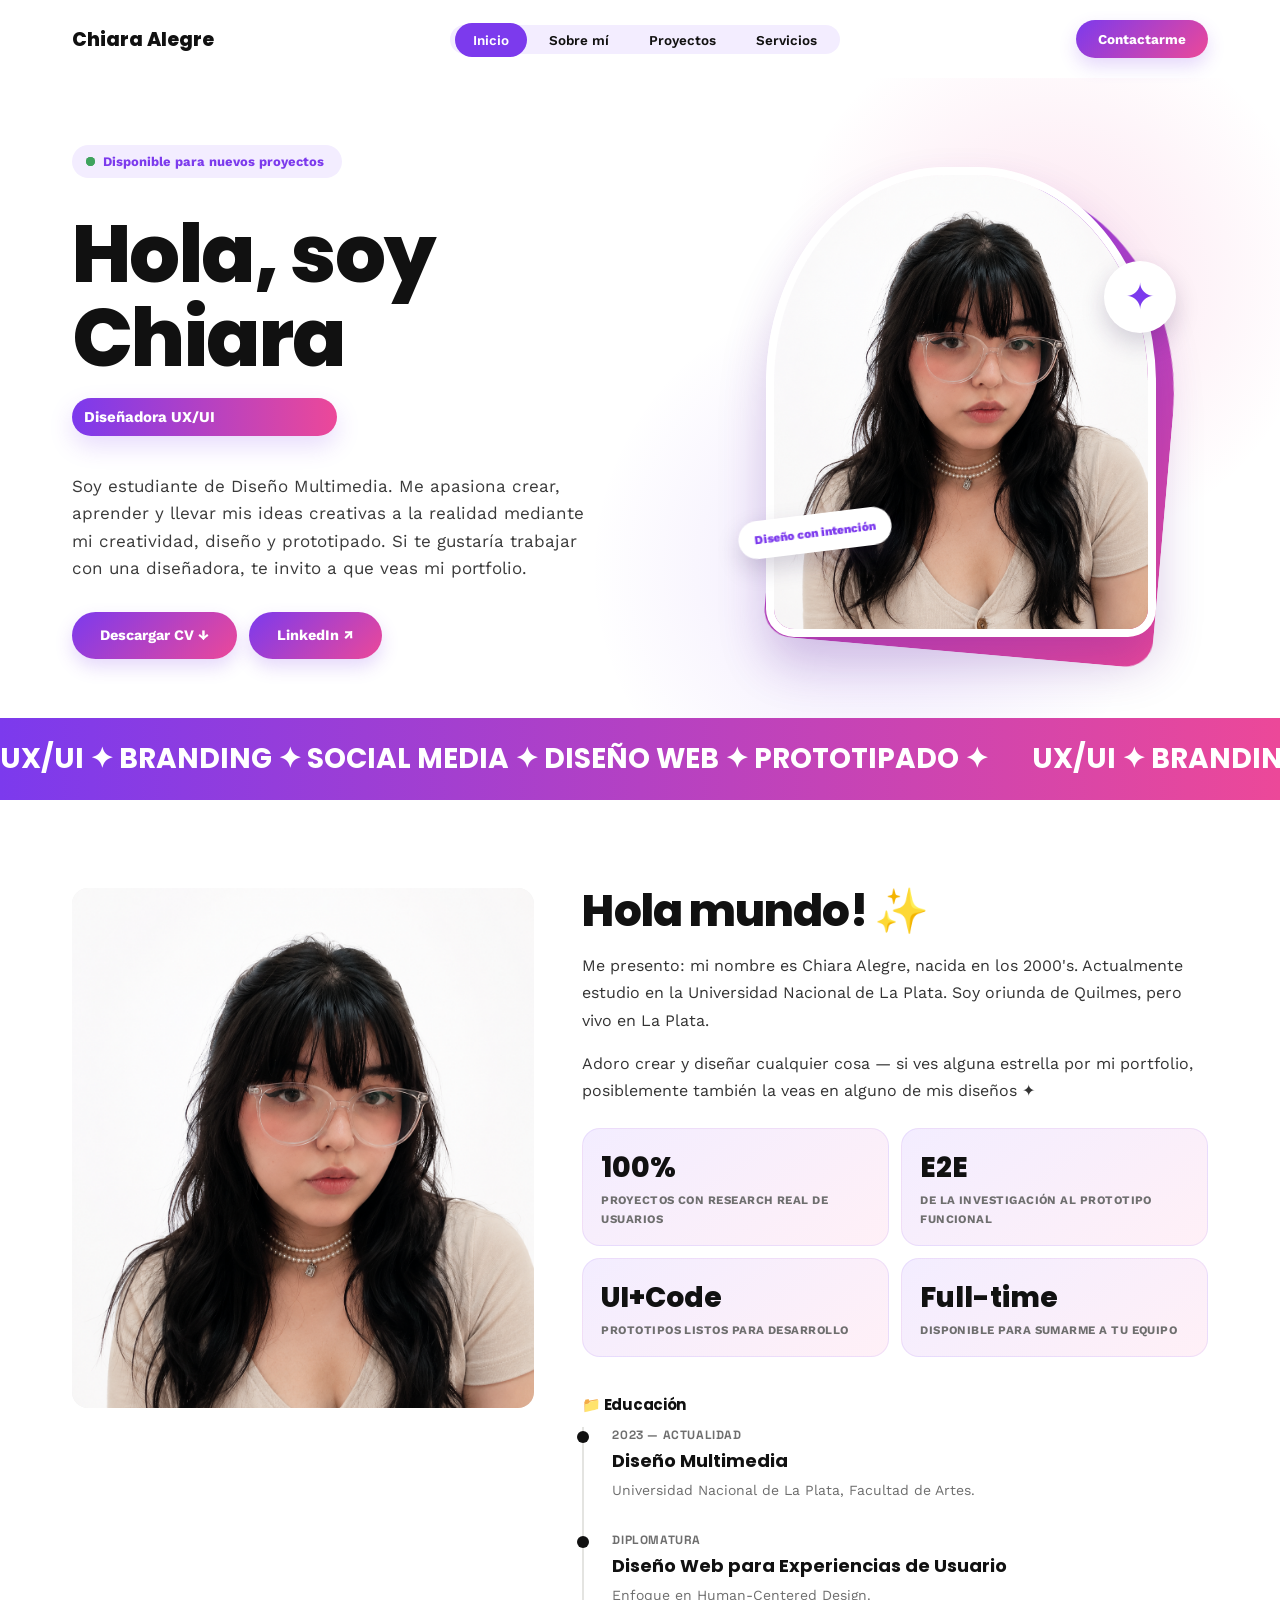
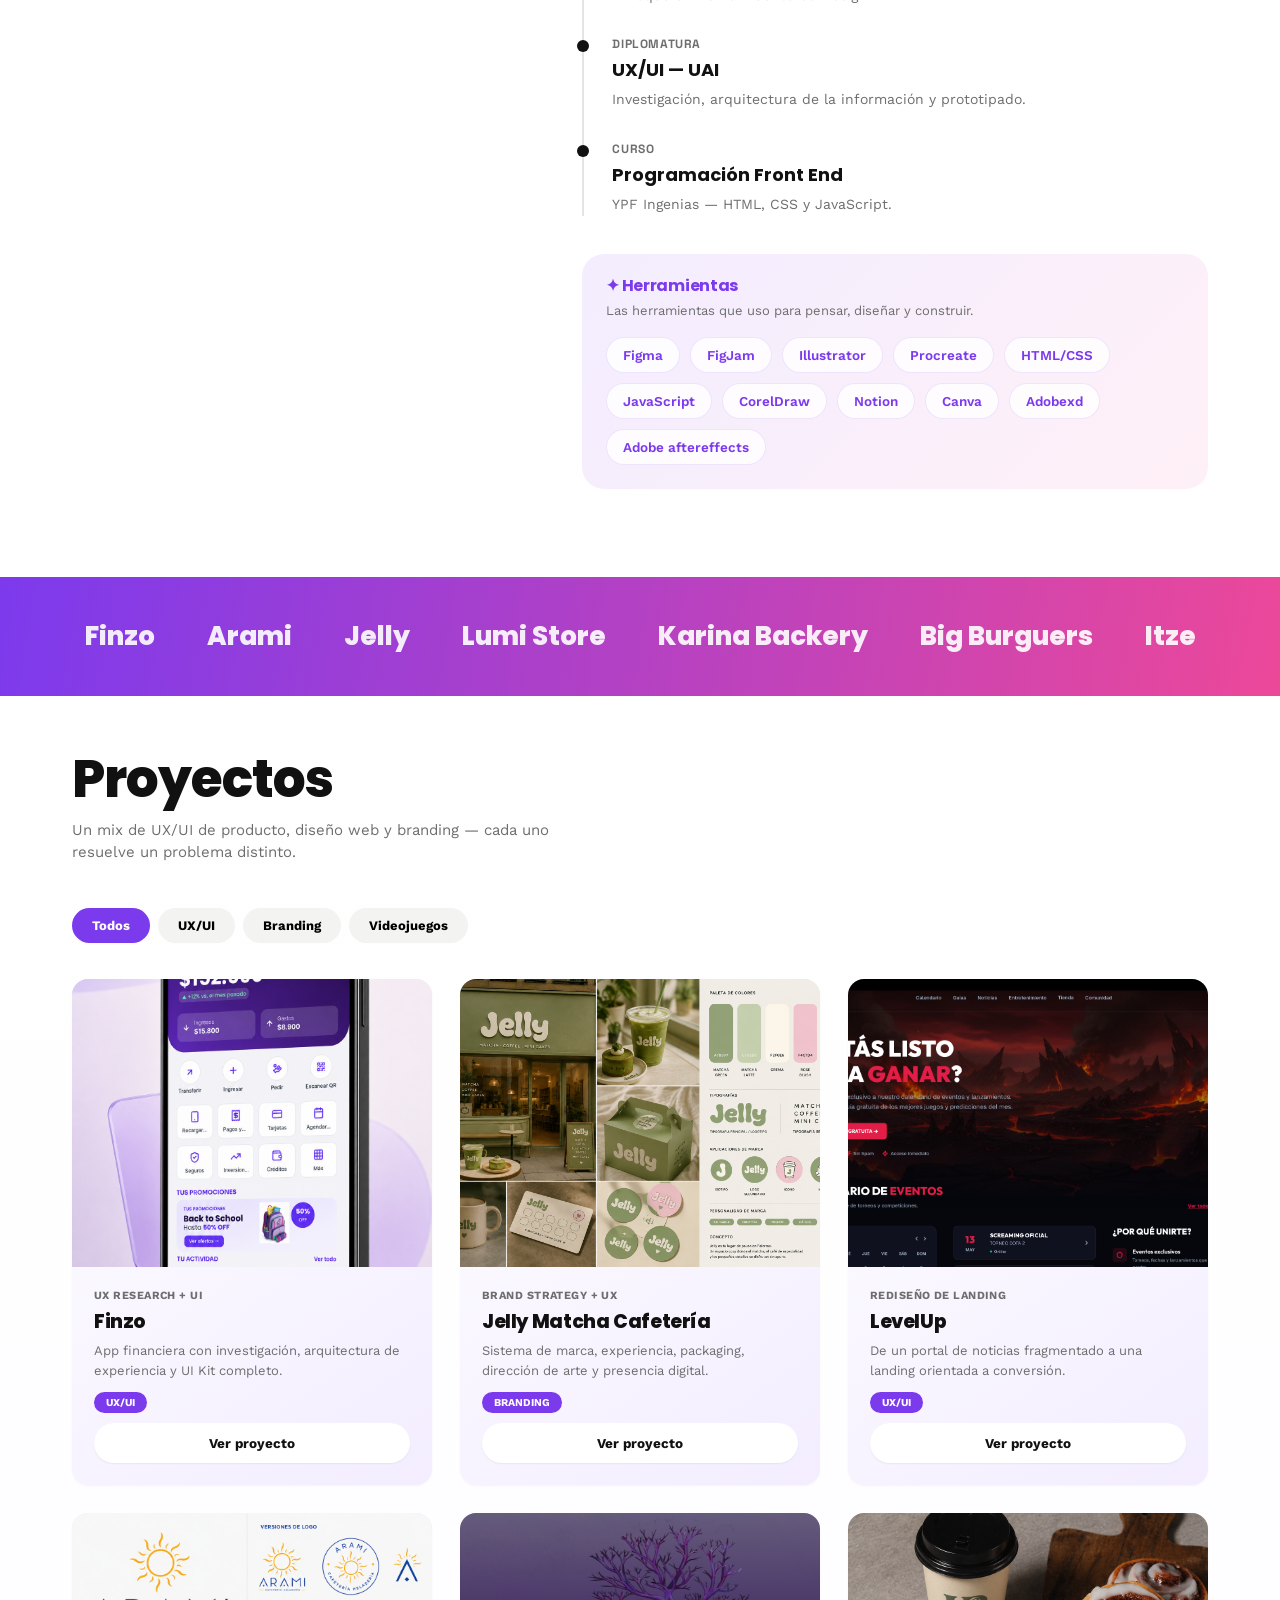
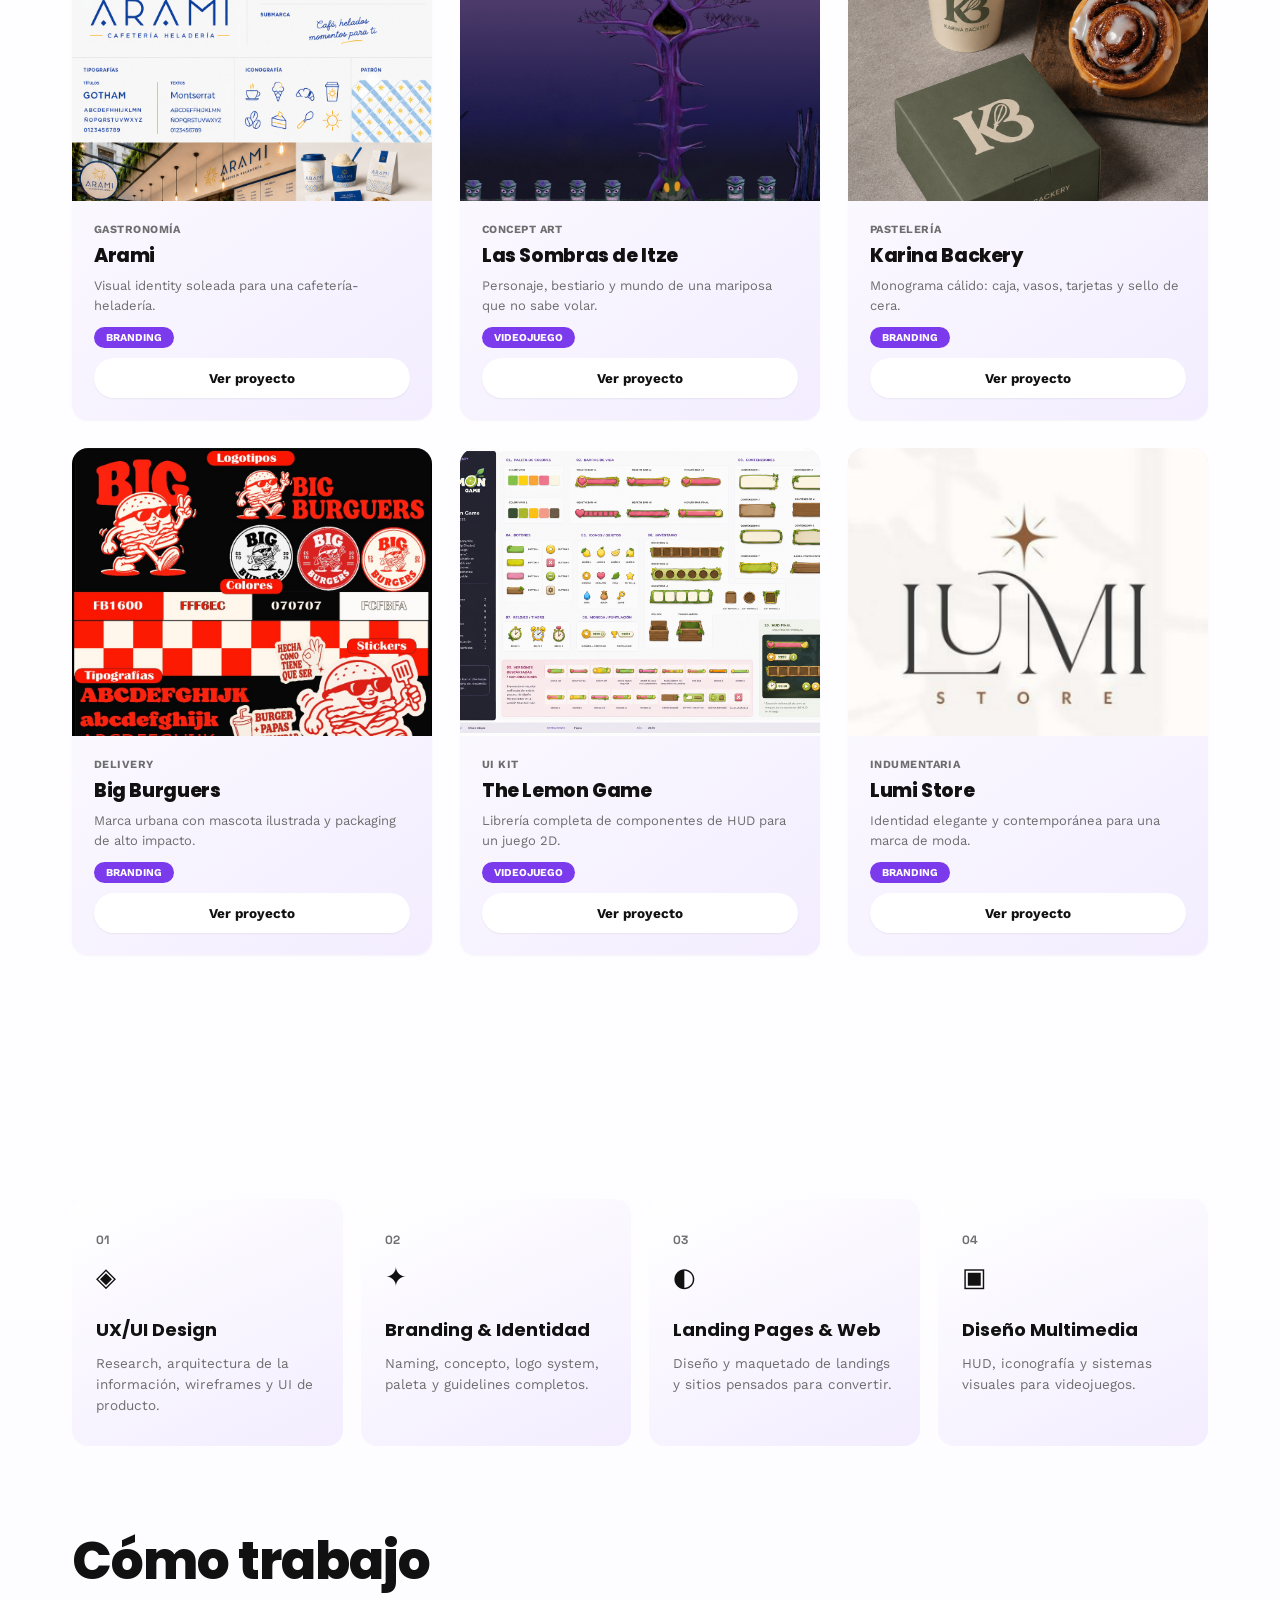
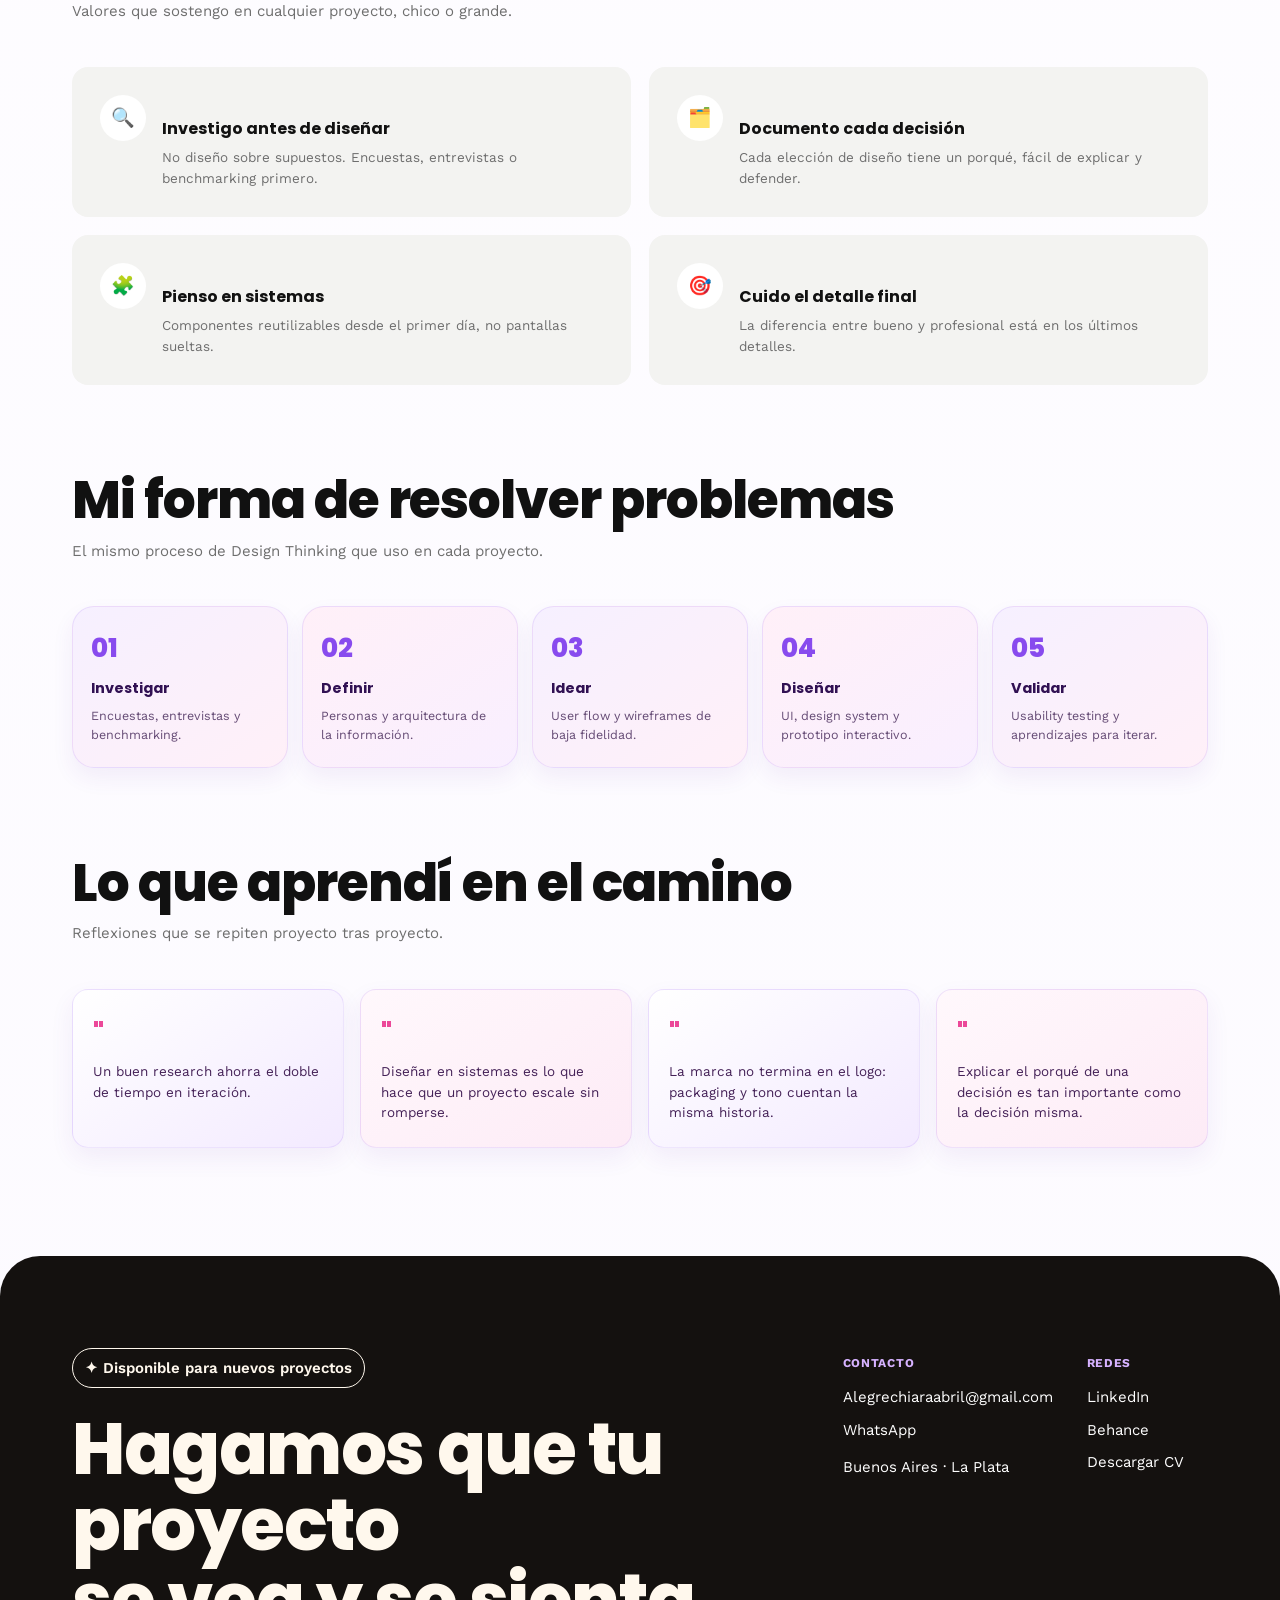
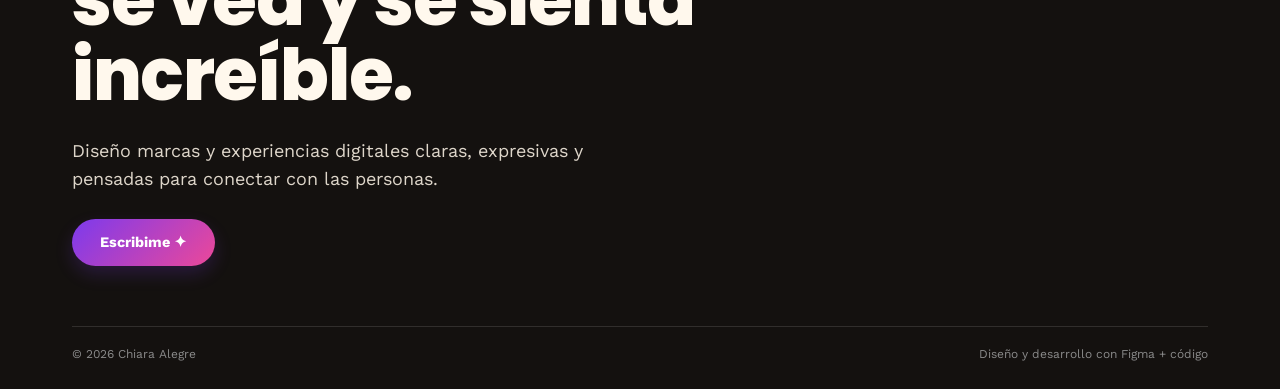
==== commit f427ae87: "Add files via upload" ====
--- a/index.html
+++ b/index.html
@@ -20,7 +20,6 @@
         <li><a href="#sobre-mi" data-nav="sobre-mi">Sobre mí</a></li>
         <li><a href="#trabajo" data-nav="trabajo">Proyectos</a></li>
         <li><a href="#servicios" data-nav="servicios">Servicios</a></li>
-        <li><a href="#contacto" data-nav="contacto">Contacto</a></li>
       </ul>
     </nav>
     <span class="magnetic"><a class="navcta" href="#contacto">Contactarme</a></span>
@@ -70,10 +69,10 @@
         <p>Me presento: mi nombre es Chiara Alegre, nacida en los 2000's. Actualmente estudio en la Universidad Nacional de La Plata. Soy oriunda de Quilmes, pero vivo en La Plata.</p>
         <p>Adoro crear y diseñar cualquier cosa — si ves alguna estrella por mi portfolio, posiblemente también la veas en alguno de mis diseños ✦</p>
         <div class="factgrid">
-          <div class="fact"><b>9+</b><span>Proyectos de diseño</span></div>
-          <div class="fact"><b>7+</b><span>Identidades de marca</span></div>
-          <div class="fact"><b>3</b><span>UX/UI, Web, Branding</span></div>
-          <div class="fact"><b>2022</b><span>Formándome desde</span></div>
+          <div class="fact"><b>100%</b><span>Proyectos con research real de usuarios</span></div>
+          <div class="fact"><b>E2E</b><span>De la investigación al prototipo funcional</span></div>
+          <div class="fact"><b>UI+Code</b><span>Prototipos listos para desarrollo</span></div>
+          <div class="fact"><b>Full-time</b><span>Disponible para sumarme a tu equipo</span></div>
         </div>
 
         <h3 style="margin-top:40px; font-size:15px;">📁 Educación</h3>
@@ -359,7 +358,7 @@
         <div class="foot-col">
         <h5>Contacto</h5>
         <a href="mailto:Alegrechiaraabril@gmail.com">Alegrechiaraabril@gmail.com</a>
-        <a href="https://wa.me/542213995221?text=Hola%20Chiara%2C%20quiero%20consultarte%20por%20un%20proyecto." target="_blank" rel="noopener">WhatsApp · +54 221 399 5221</a>
+        <a href="https://wa.me/542213995221?text=Hola%20Chiara%2C%20quiero%20consultarte%20por%20un%20proyecto." target="_blank" rel="noopener">WhatsApp</a>
         <p>Buenos Aires · La Plata</p>
         </div>
         <div class="foot-col">
--- a/styles.css
+++ b/styles.css
@@ -61,11 +61,12 @@
 nav a:hover{background:rgba(0,0,0,.05);}
 nav a.navActive{background:var(--violet); color:var(--paper);}
 .navcta{
-  border:none; background:var(--violet); color:var(--paper);
+  border:none; background:linear-gradient(135deg, var(--violet), var(--pink)); color:var(--paper);
   padding:11px 22px; border-radius:100px; font-weight:700; font-size:13.5px;
   text-decoration:none; transition:background .2s ease, transform .15s ease;
-}
-.navcta:hover{background:var(--pink);}
+  box-shadow:0 8px 18px rgba(124,58,237,.2);
+}
+.navcta:hover{background:linear-gradient(135deg, var(--pink), var(--violet));}
 
 /* ===== pills / buttons ===== */
 .pill{
@@ -1276,6 +1277,11 @@
   color: var(--case-muted);
 }
 
+body.case-jelly-layout footer h2,
+body.case-jelly-layout footer h2 em {
+  color: #fff8ed;
+}
+
 body.case-jelly-layout .body-copy {
   max-width: 580px;
   padding-top: 42px;
@@ -2088,8 +2094,13 @@
 body.case-jelly-layout .navcta {
   padding: 12px 24px;
   border-radius: 999px;
-  background: var(--violet);
+  background: linear-gradient(135deg, var(--violet), var(--pink));
   color: #fff;
+  box-shadow: 0 8px 18px rgba(124,58,237,.2);
+}
+
+body.case-jelly-layout .navcta:hover {
+  background: linear-gradient(135deg, var(--pink), var(--violet));
 }
 
 
